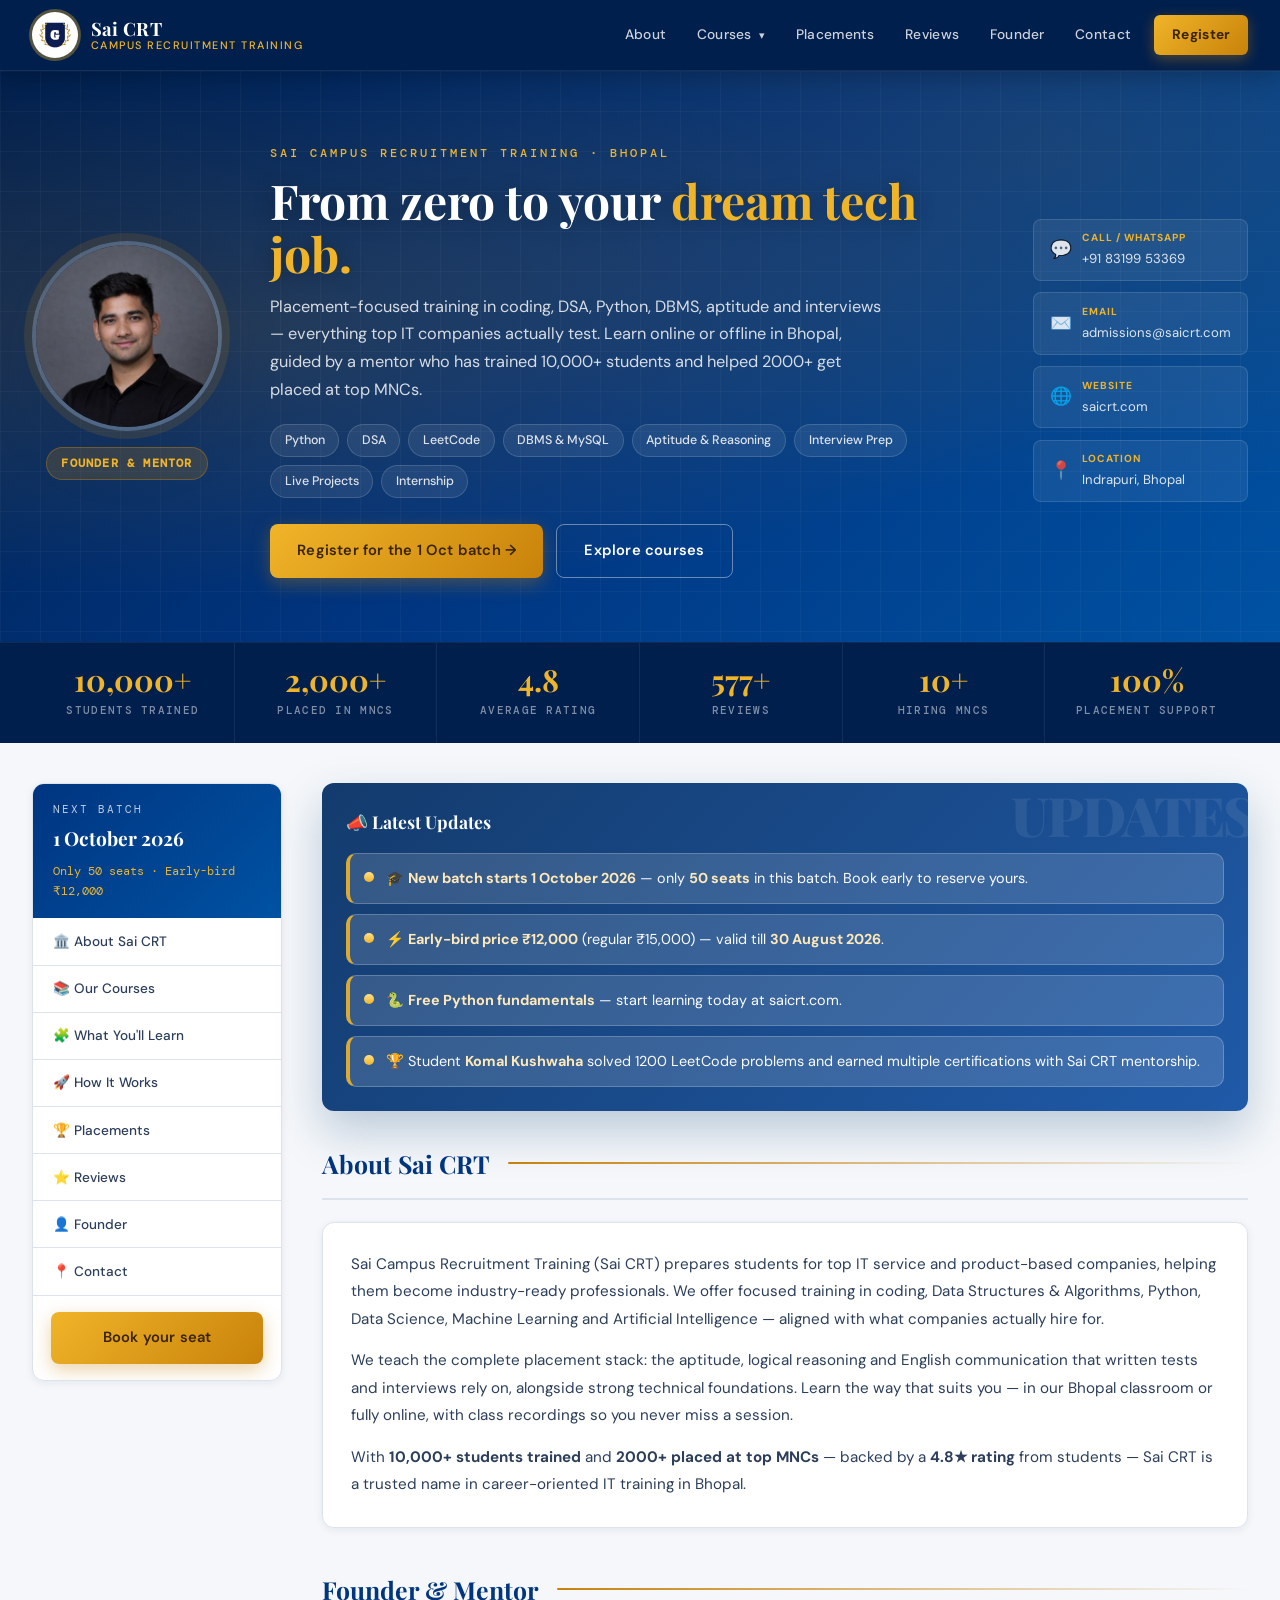
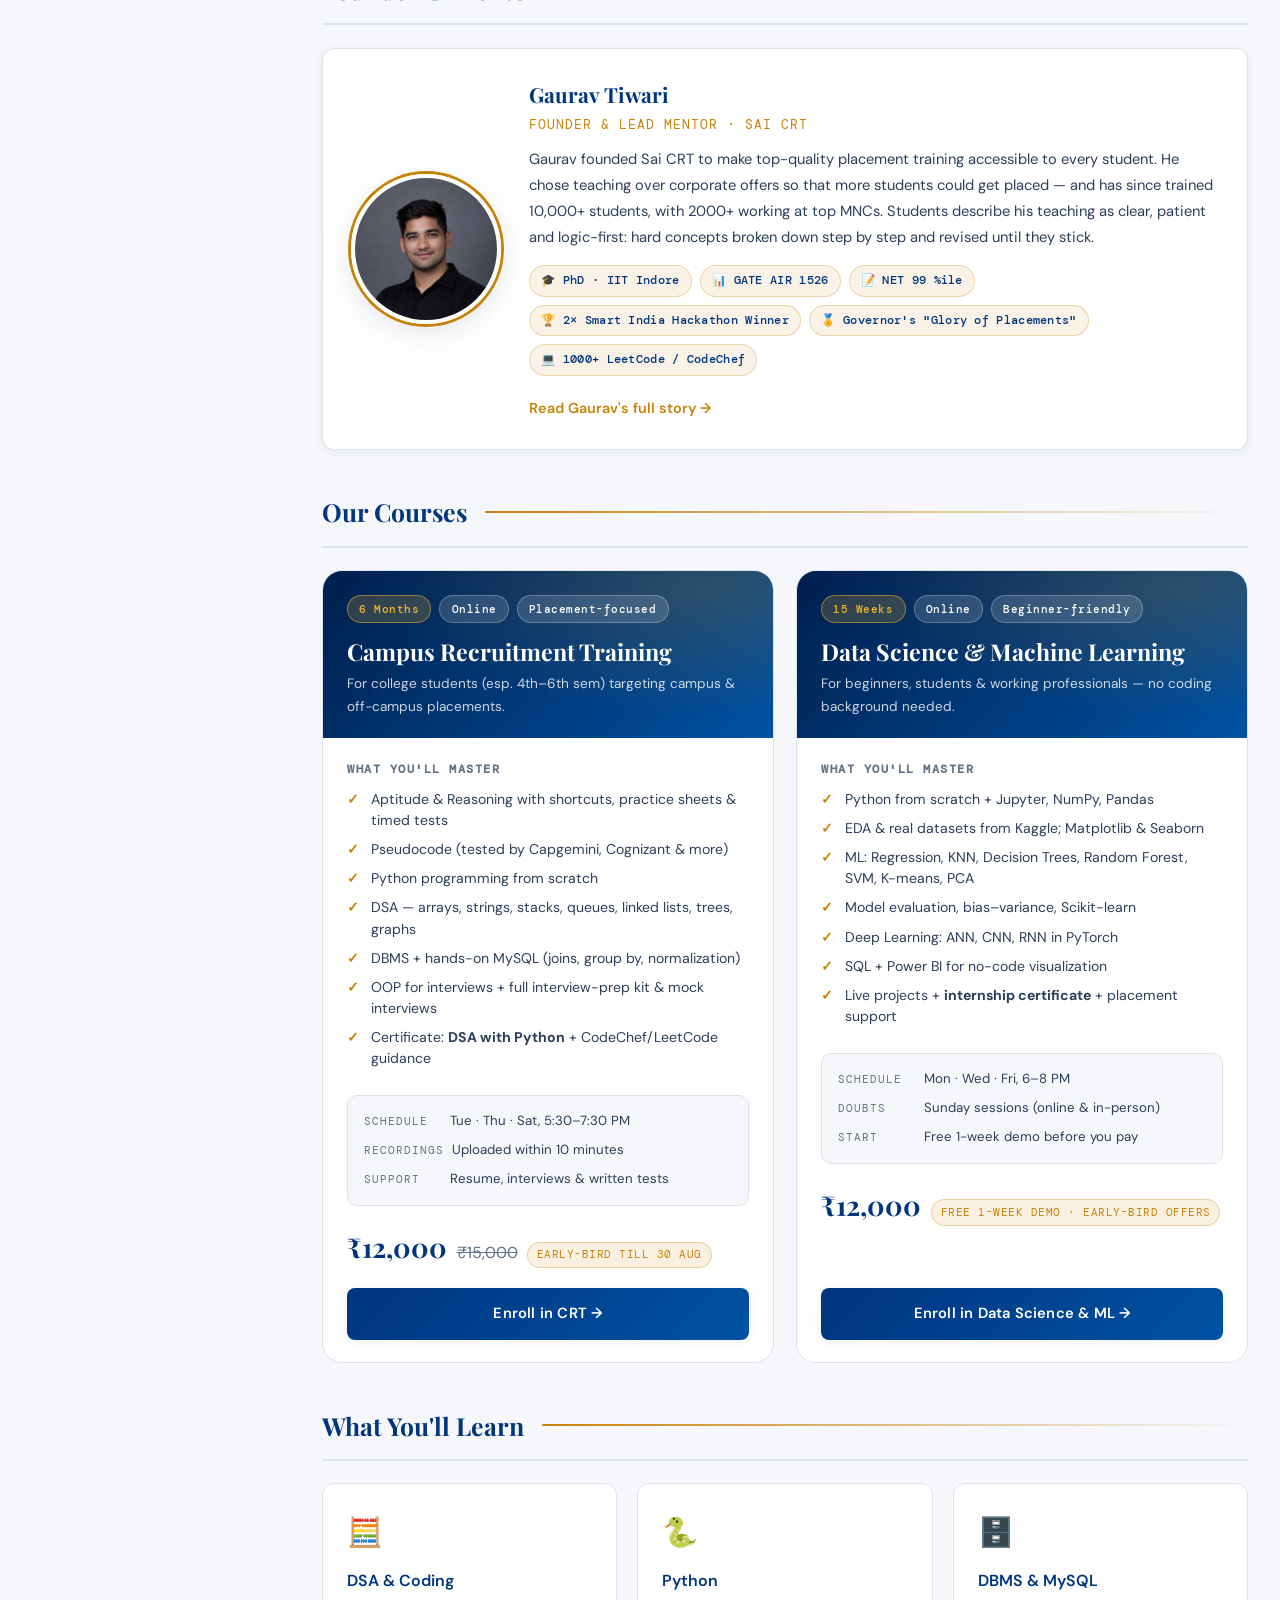
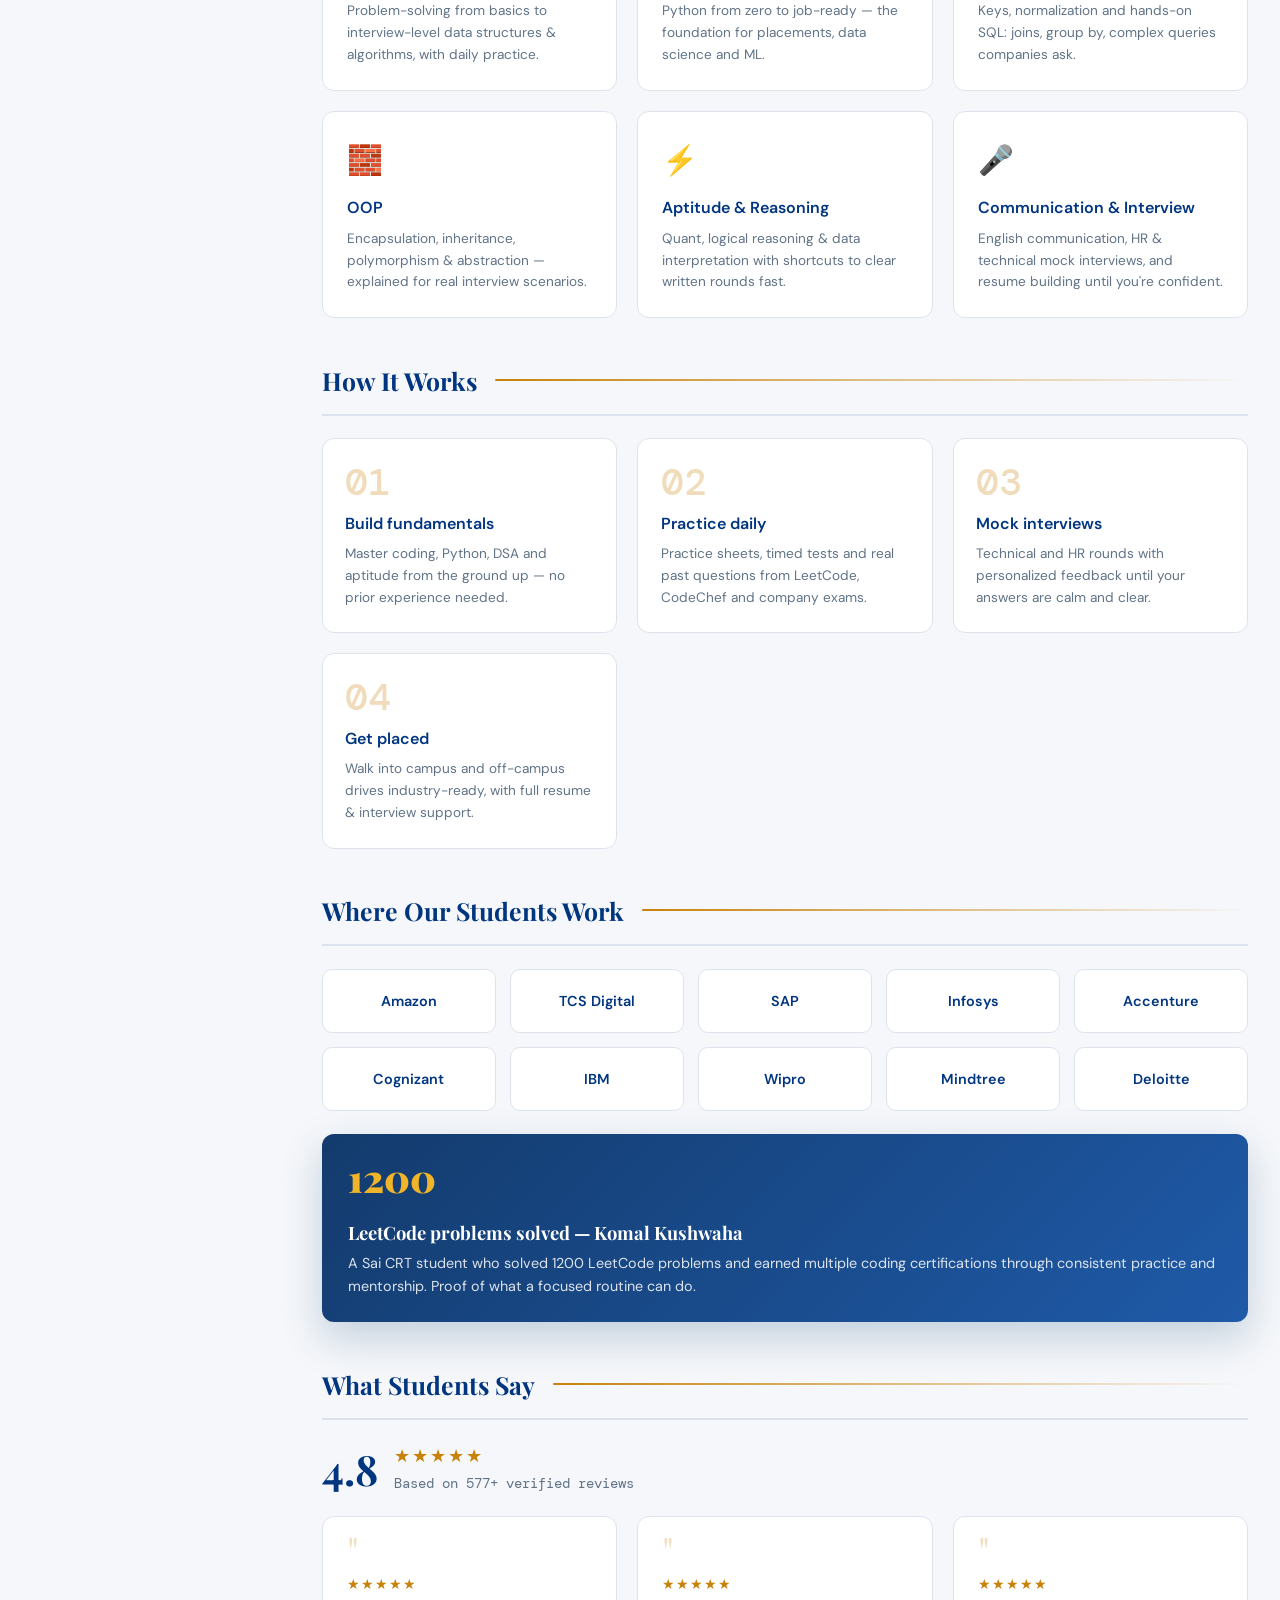
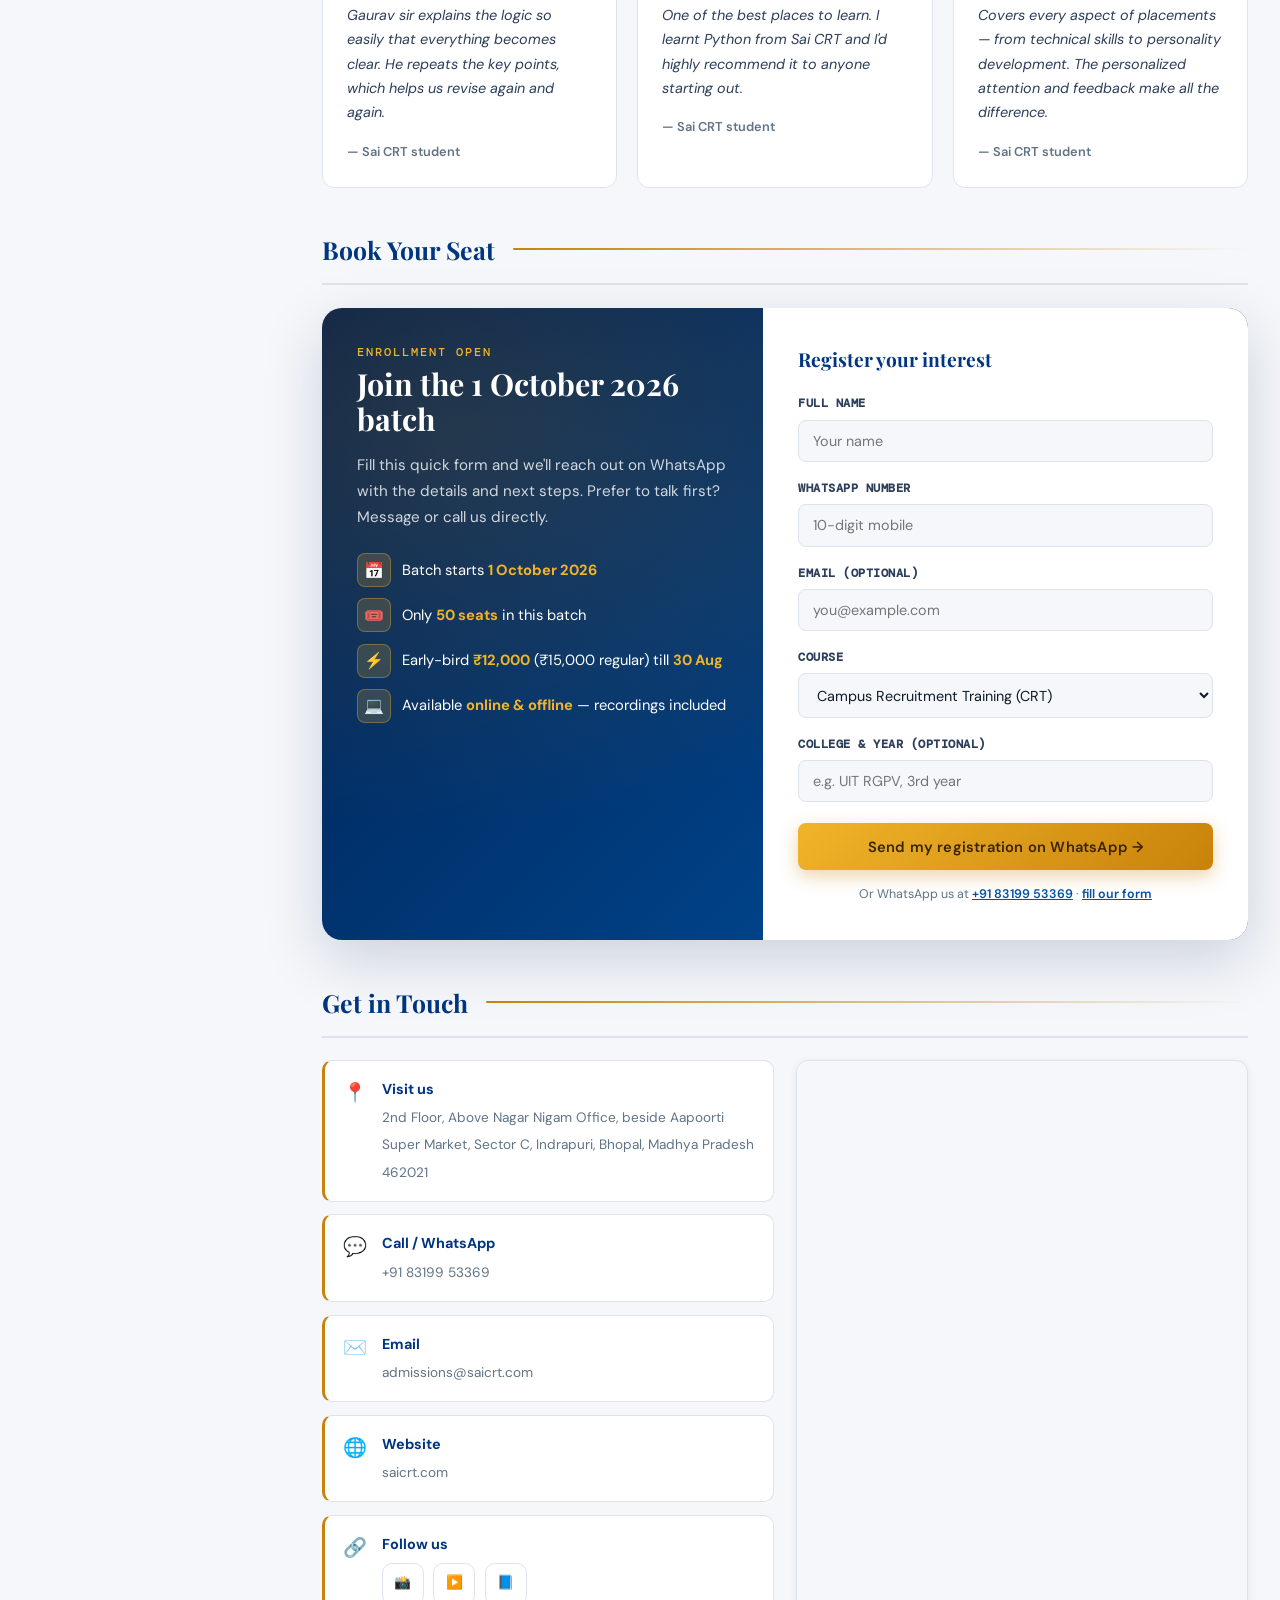
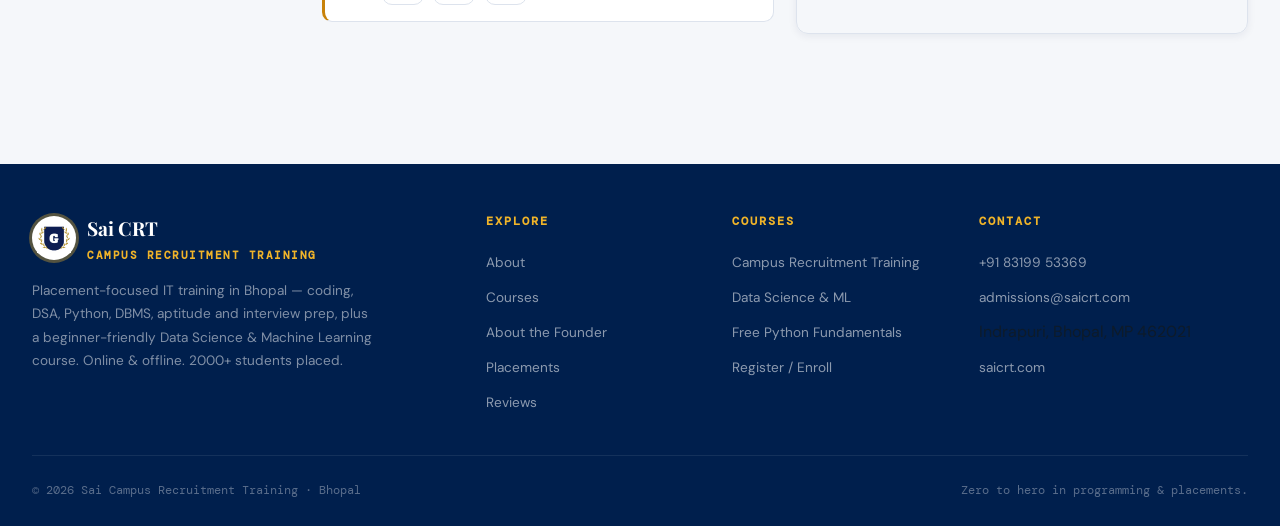
==== index.html @ c1619d97 "commit 1" ====
<!DOCTYPE html>
<html lang="en">
<head>
  <meta charset="UTF-8">
  <meta name="viewport" content="width=device-width, initial-scale=1.0">
  <script>document.documentElement.classList.add('js');</script>
  <meta name="description" content="Sai Campus Recruitment Training (Sai CRT), Bhopal — campus placement training in Coding, DSA, Python, DBMS, Aptitude & Interview prep, plus a Data Science & Machine Learning course. 2000+ students placed. Online & offline. Mentor: Gaurav Tiwari.">
  <meta name="keywords" content="Sai CRT, Campus Recruitment Training, Bhopal, DSA, Python, Data Science, Machine Learning, placement training, Gaurav Tiwari, aptitude, interview preparation">
  <meta property="og:title" content="Sai Campus Recruitment Training | Bhopal">
  <meta property="og:description" content="From zero to your dream tech job. Campus placement training + Data Science & ML course. 2000+ placed. Online & offline, from Bhopal.">
  <meta property="og:type" content="website">
  <title>Sai Campus Recruitment Training | Bhopal</title>
  <link rel="icon" href="logo.png" type="image/png">
  <link rel="preconnect" href="https://fonts.googleapis.com">
  <link rel="preconnect" href="https://fonts.gstatic.com" crossorigin>
  <link href="https://fonts.googleapis.com/css2?family=Playfair+Display:wght@400;600;700;900&family=DM+Sans:wght@300;400;500;600;700&family=DM+Mono:wght@400;500&display=swap" rel="stylesheet">
<link rel="stylesheet" href="style.css">
</head>
<body>

<!-- ======================= HEADER ======================= -->
<header>
  <div class="header-inner">
    <a href="#top" class="logo-wrap" aria-label="Sai CRT home">
      <span class="logo-badge"><img src="logo.png" alt="Sai CRT logo"></span>
      <span class="logo-text">
        <strong>Sai CRT</strong>
        <span>Campus Recruitment Training</span>
      </span>
    </a>
    <button class="nav-toggle" aria-label="Toggle navigation" aria-expanded="false">☰</button>
    <nav class="main-nav" aria-label="Primary">
      <ul>
        <li><a href="#about">About</a></li>
        <li class="nav-dropdown">
          <a href="#courses">Courses</a>
          <ul class="dropdown-menu">
            <li><a href="#courses">Campus Recruitment Training</a></li>
            <li><a href="#courses">Data Science &amp; ML</a></li>
          </ul>
        </li>
        <li><a href="#placements">Placements</a></li>
        <li><a href="#reviews">Reviews</a></li>
        <li><a href="about.html">Founder</a></li>
        <li><a href="#contact">Contact</a></li>
        <li><a href="#register" class="nav-cta">Register</a></li>
      </ul>
    </nav>
  </div>
</header>

<!-- ======================= HERO ======================= -->
<section class="hero" id="top">
  <div class="hero-grid"></div>
  <div class="hero-inner">

    <div class="hero-photo-wrap">
      <div class="hero-photo"><img src="gaurav.jpg" alt="Gaurav Tiwari, Founder &amp; Mentor, Sai CRT"></div>
      <span class="hero-badge">Founder &amp; Mentor</span>
    </div>

    <div class="hero-info">
      <div class="hero-label">Sai Campus Recruitment Training · Bhopal</div>
      <h1 class="hero-name">From zero to your <span class="accent">dream tech job.</span></h1>
      <p class="hero-sub">Placement-focused training in coding, DSA, Python, DBMS, aptitude and interviews — everything top IT companies actually test. Learn online or offline in Bhopal, guided by a mentor who has trained 10,000+ students and helped 2000+ get placed at top MNCs.</p>
      <div class="hero-tags">
        <span class="hero-tag">Python</span>
        <span class="hero-tag">DSA</span>
        <span class="hero-tag">LeetCode</span>
        <span class="hero-tag">DBMS &amp; MySQL</span>
        <span class="hero-tag">Aptitude &amp; Reasoning</span>
        <span class="hero-tag">Interview Prep</span>
        <span class="hero-tag">Live Projects</span>
        <span class="hero-tag">Internship</span>
      </div>
      <div class="hero-actions">
        <a href="#register" class="btn btn-gold">Register for the 1 Oct batch →</a>
        <a href="#courses" class="btn btn-ghost">Explore courses</a>
      </div>
    </div>

    <div class="hero-contact">
      <a href="https://wa.me/918319953369" class="contact-chip" target="_blank" rel="noopener">
        <span class="icon">💬</span><div><strong>Call / WhatsApp</strong>+91 83199 53369</div>
      </a>
      <a href="mailto:admissions@saicrt.com" class="contact-chip">
        <span class="icon">✉️</span><div><strong>Email</strong>admissions@saicrt.com</div>
      </a>
      <a href="https://saicrt.com" class="contact-chip" target="_blank" rel="noopener">
        <span class="icon">🌐</span><div><strong>Website</strong>saicrt.com</div>
      </a>
      <a href="#contact" class="contact-chip">
        <span class="icon">📍</span><div><strong>Location</strong>Indrapuri, Bhopal</div>
      </a>
    </div>

  </div>
</section>

<!-- ======================= STATS BAR ======================= -->
<div class="stats-bar">
  <div class="stats-inner">
    <div class="stat-item"><span class="stat-num" data-count="10000" data-suffix="+">10,000+</span><span class="stat-label">Students Trained</span></div>
    <div class="stat-item"><span class="stat-num" data-count="2000" data-suffix="+">2000+</span><span class="stat-label">Placed in MNCs</span></div>
    <div class="stat-item"><span class="stat-num" data-count="4.8" data-decimals="1">4.8</span><span class="stat-label">Average Rating</span></div>
    <div class="stat-item"><span class="stat-num" data-count="577" data-suffix="+">577+</span><span class="stat-label">Reviews</span></div>
    <div class="stat-item"><span class="stat-num" data-count="10" data-suffix="+">10+</span><span class="stat-label">Hiring MNCs</span></div>
    <div class="stat-item"><span class="stat-num">100%</span><span class="stat-label">Placement Support</span></div>
  </div>
</div>

<!-- ======================= PAGE BODY ======================= -->
<div class="page-layout">

  <!-- SIDEBAR -->
  <aside class="sidebar">
    <div class="sidebar-header">
      <!-- BATCH INFO: edit here -->
      <p>Next Batch</p>
      <strong>1 October 2026</strong>
      <small>Only 50 seats · Early-bird ₹12,000</small>
    </div>
    <nav class="sidebar-nav" aria-label="Section navigation">
      <a href="#about">🏛️ About Sai CRT</a>
      <a href="#courses">📚 Our Courses</a>
      <a href="#learn">🧩 What You'll Learn</a>
      <a href="#how">🚀 How It Works</a>
      <a href="#placements">🏆 Placements</a>
      <a href="#reviews">⭐ Reviews</a>
      <a href="#founder">👤 Founder</a>
      <a href="#contact">📍 Contact</a>
    </nav>
    <div class="sidebar-cta">
      <a href="#register" class="btn btn-gold">Book your seat</a>
    </div>
  </aside>

  <!-- MAIN -->
  <main>

    <!-- NEWS / UPDATES -->
    <div class="news-box reveal">
      <h3>📣 Latest Updates</h3>
      <!-- BATCH INFO: edit here -->
      <div class="news-item"><span class="news-dot"></span><div>🎓 <b>New batch starts 1 October 2026</b> — only <b>50 seats</b> in this batch. Book early to reserve yours.</div></div>
      <div class="news-item"><span class="news-dot"></span><div>⚡ <b>Early-bird price ₹12,000</b> (regular ₹15,000) — valid till <b>30 August 2026</b>.</div></div>
      <div class="news-item"><span class="news-dot"></span><div>🐍 <b>Free Python fundamentals</b> — start learning today at saicrt.com.</div></div>
      <div class="news-item"><span class="news-dot"></span><div>🏆 Student <b>Komal Kushwaha</b> solved 1200 LeetCode problems and earned multiple certifications with Sai CRT mentorship.</div></div>
    </div>

    <!-- ABOUT -->
    <section class="block" id="about">
      <h2 class="section-title">About Sai CRT</h2>
      <div class="card reveal">
        <p>Sai Campus Recruitment Training (Sai CRT) prepares students for top IT service and product-based companies, helping them become industry-ready professionals. We offer focused training in coding, Data Structures &amp; Algorithms, Python, Data Science, Machine Learning and Artificial Intelligence — aligned with what companies actually hire for.</p>
        <p>We teach the complete placement stack: the aptitude, logical reasoning and English communication that written tests and interviews rely on, alongside strong technical foundations. Learn the way that suits you — in our Bhopal classroom or fully online, with class recordings so you never miss a session.</p>
        <p>With <b>10,000+ students trained</b> and <b>2000+ placed at top MNCs</b> — backed by a <b>4.8★ rating</b> from students — Sai CRT is a trusted name in career-oriented IT training in Bhopal.</p>
      </div>
    </section>

    <!-- FOUNDER -->
    <section class="block" id="founder">
      <h2 class="section-title">Founder &amp; Mentor</h2>
      <div class="card reveal">
        <div class="mentor">
          <img class="mentor-photo" src="gaurav.jpg" alt="Gaurav Tiwari">
          <div>
            <h4>Gaurav Tiwari</h4>
            <div class="role">Founder &amp; Lead Mentor · Sai CRT</div>
            <p>Gaurav founded Sai CRT to make top-quality placement training accessible to every student. He chose teaching over corporate offers so that more students could get placed — and has since trained 10,000+ students, with 2000+ working at top MNCs. Students describe his teaching as clear, patient and logic-first: hard concepts broken down step by step and revised until they stick.</p>
            <div class="cred-chips">
              <span class="cred-chip">🎓 PhD · IIT Indore</span>
              <span class="cred-chip">📊 GATE AIR 1526</span>
              <span class="cred-chip">📝 NET 99 %ile</span>
              <span class="cred-chip">🏆 2× Smart India Hackathon Winner</span>
              <span class="cred-chip">🏅 Governor's "Glory of Placements"</span>
              <span class="cred-chip">💻 1000+ LeetCode / CodeChef</span>
            </div>
            <a href="about.html" class="text-link">Read Gaurav's full story →</a>
          </div>
        </div>
      </div>
    </section>

    <!-- COURSES -->
    <section class="block" id="courses">
      <h2 class="section-title">Our Courses</h2>
      <div class="grid-2">

        <!-- CRT -->
        <article class="course-card reveal">
          <div class="course-top">
            <div class="course-badges">
              <span class="cbadge gold">6 Months</span>
              <span class="cbadge">Online</span>
              <span class="cbadge">Placement-focused</span>
            </div>
            <h3>Campus Recruitment Training</h3>
            <div class="for">For college students (esp. 4th–6th sem) targeting campus &amp; off-campus placements.</div>
          </div>
          <div class="course-body">
            <h5>What you'll master</h5>
            <ul class="course-list">
              <li>Aptitude &amp; Reasoning with shortcuts, practice sheets &amp; timed tests</li>
              <li>Pseudocode (tested by Capgemini, Cognizant &amp; more)</li>
              <li>Python programming from scratch</li>
              <li>DSA — arrays, strings, stacks, queues, linked lists, trees, graphs</li>
              <li>DBMS + hands-on MySQL (joins, group by, normalization)</li>
              <li>OOP for interviews + full interview-prep kit &amp; mock interviews</li>
              <li>Certificate: <b>DSA with Python</b> + CodeChef/LeetCode guidance</li>
            </ul>
            <div class="course-meta">
              <div><span>Schedule</span> Tue · Thu · Sat, 5:30–7:30 PM</div>
              <div><span>Recordings</span> Uploaded within 10 minutes</div>
              <div><span>Support</span> Resume, interviews &amp; written tests</div>
            </div>
            <div class="course-fee">
              <!-- BATCH INFO: edit here -->
              <span class="now">₹12,000</span>
              <span class="was">₹15,000</span>
              <span class="tag">Early-bird till 30 Aug</span>
            </div>
            <a href="#register" class="btn btn-navy" data-course="Campus Recruitment Training (CRT)">Enroll in CRT →</a>
          </div>
        </article>

        <!-- DS & ML -->
        <article class="course-card reveal">
          <div class="course-top">
            <div class="course-badges">
              <span class="cbadge gold">15 Weeks</span>
              <span class="cbadge">Online</span>
              <span class="cbadge">Beginner-friendly</span>
            </div>
            <h3>Data Science &amp; Machine Learning</h3>
            <div class="for">For beginners, students &amp; working professionals — no coding background needed.</div>
          </div>
          <div class="course-body">
            <h5>What you'll master</h5>
            <ul class="course-list">
              <li>Python from scratch + Jupyter, NumPy, Pandas</li>
              <li>EDA &amp; real datasets from Kaggle; Matplotlib &amp; Seaborn</li>
              <li>ML: Regression, KNN, Decision Trees, Random Forest, SVM, K-means, PCA</li>
              <li>Model evaluation, bias–variance, Scikit-learn</li>
              <li>Deep Learning: ANN, CNN, RNN in PyTorch</li>
              <li>SQL + Power BI for no-code visualization</li>
              <li>Live projects + <b>internship certificate</b> + placement support</li>
            </ul>
            <div class="course-meta">
              <div><span>Schedule</span> Mon · Wed · Fri, 6–8 PM</div>
              <div><span>Doubts</span> Sunday sessions (online &amp; in-person)</div>
              <div><span>Start</span> Free 1-week demo before you pay</div>
            </div>
            <div class="course-fee">
              <!-- BATCH INFO: edit here -->
              <span class="now">₹12,000</span>
              <span class="tag">Free 1-week demo · early-bird offers</span>
            </div>
            <a href="#register" class="btn btn-navy" data-course="Data Science &amp; Machine Learning">Enroll in Data Science &amp; ML →</a>
          </div>
        </article>

      </div>
    </section>

    <!-- LEARN -->
    <section class="block" id="learn">
      <h2 class="section-title">What You'll Learn</h2>
      <div class="grid-3">
        <div class="interest-card reveal"><div class="interest-icon">🧮</div><h4>DSA &amp; Coding</h4><p>Problem-solving from basics to interview-level data structures &amp; algorithms, with daily practice.</p></div>
        <div class="interest-card reveal"><div class="interest-icon">🐍</div><h4>Python</h4><p>Python from zero to job-ready — the foundation for placements, data science and ML.</p></div>
        <div class="interest-card reveal"><div class="interest-icon">🗄️</div><h4>DBMS &amp; MySQL</h4><p>Keys, normalization and hands-on SQL: joins, group by, complex queries companies ask.</p></div>
        <div class="interest-card reveal"><div class="interest-icon">🧱</div><h4>OOP</h4><p>Encapsulation, inheritance, polymorphism &amp; abstraction — explained for real interview scenarios.</p></div>
        <div class="interest-card reveal"><div class="interest-icon">⚡</div><h4>Aptitude &amp; Reasoning</h4><p>Quant, logical reasoning &amp; data interpretation with shortcuts to clear written rounds fast.</p></div>
        <div class="interest-card reveal"><div class="interest-icon">🎤</div><h4>Communication &amp; Interview</h4><p>English communication, HR &amp; technical mock interviews, and resume building until you're confident.</p></div>
      </div>
    </section>

    <!-- HOW IT WORKS -->
    <section class="block" id="how">
      <h2 class="section-title">How It Works</h2>
      <div class="grid-auto">
        <div class="step-card reveal"><div class="step-num">01</div><h4>Build fundamentals</h4><p>Master coding, Python, DSA and aptitude from the ground up — no prior experience needed.</p></div>
        <div class="step-card reveal"><div class="step-num">02</div><h4>Practice daily</h4><p>Practice sheets, timed tests and real past questions from LeetCode, CodeChef and company exams.</p></div>
        <div class="step-card reveal"><div class="step-num">03</div><h4>Mock interviews</h4><p>Technical and HR rounds with personalized feedback until your answers are calm and clear.</p></div>
        <div class="step-card reveal"><div class="step-num">04</div><h4>Get placed</h4><p>Walk into campus and off-campus drives industry-ready, with full resume &amp; interview support.</p></div>
      </div>
    </section>

    <!-- PLACEMENTS -->
    <section class="block" id="placements">
      <h2 class="section-title">Where Our Students Work</h2>
      <div class="company-wall reveal">
        <div class="company-tile">Amazon</div>
        <div class="company-tile">TCS Digital</div>
        <div class="company-tile">SAP</div>
        <div class="company-tile">Infosys</div>
        <div class="company-tile">Accenture</div>
        <div class="company-tile">Cognizant</div>
        <div class="company-tile">IBM</div>
        <div class="company-tile">Wipro</div>
        <div class="company-tile">Mindtree</div>
        <div class="company-tile">Deloitte</div>
      </div>
      <div class="highlight-card reveal">
        <div class="highlight-badge">1200</div>
        <div>
          <h4>LeetCode problems solved — Komal Kushwaha</h4>
          <p>A Sai CRT student who solved 1200 LeetCode problems and earned multiple coding certifications through consistent practice and mentorship. Proof of what a focused routine can do.</p>
        </div>
      </div>
    </section>

    <!-- REVIEWS -->
    <section class="block" id="reviews">
      <h2 class="section-title">What Students Say</h2>
      <div class="review-head reveal">
        <div class="review-score">4.8</div>
        <div>
          <div class="review-stars">★★★★★</div>
          <div class="review-meta">Based on 577+ verified reviews</div>
        </div>
      </div>
      <div class="grid-3">
        <div class="testimonial reveal"><span class="quote">"</span><div class="stars">★★★★★</div><p>Gaurav sir explains the logic so easily that everything becomes clear. He repeats the key points, which helps us revise again and again.</p><div class="who">— Sai CRT student</div></div>
        <div class="testimonial reveal"><span class="quote">"</span><div class="stars">★★★★★</div><p>One of the best places to learn. I learnt Python from Sai CRT and I'd highly recommend it to anyone starting out.</p><div class="who">— Sai CRT student</div></div>
        <div class="testimonial reveal"><span class="quote">"</span><div class="stars">★★★★★</div><p>Covers every aspect of placements — from technical skills to personality development. The personalized attention and feedback make all the difference.</p><div class="who">— Sai CRT student</div></div>
      </div>
    </section>

    <!-- REGISTER -->
    <section class="block" id="register">
      <h2 class="section-title">Book Your Seat</h2>
      <div class="register-wrap reveal">
        <div class="register-info">
          <div class="eyebrow">Enrollment open</div>
          <h3>Join the 1 October 2026 batch</h3>
          <p class="sub">Fill this quick form and we'll reach out on WhatsApp with the details and next steps. Prefer to talk first? Message or call us directly.</p>
          <!-- BATCH INFO: edit here -->
          <div class="reg-fact"><span class="ico">📅</span><div>Batch starts <b>1 October 2026</b></div></div>
          <div class="reg-fact"><span class="ico">🎟️</span><div>Only <b>50 seats</b> in this batch</div></div>
          <div class="reg-fact"><span class="ico">⚡</span><div>Early-bird <b>₹12,000</b> (₹15,000 regular) till <b>30 Aug</b></div></div>
          <div class="reg-fact"><span class="ico">💻</span><div>Available <b>online &amp; offline</b> — recordings included</div></div>
        </div>
        <div class="register-form">
          <h4>Register your interest</h4>
          <form id="regForm" novalidate>
            <div class="field"><label for="rf-name">Full name</label><input id="rf-name" name="name" type="text" placeholder="Your name" required></div>
            <div class="field"><label for="rf-phone">WhatsApp number</label><input id="rf-phone" name="phone" type="tel" placeholder="10-digit mobile" required></div>
            <div class="field"><label for="rf-email">Email (optional)</label><input id="rf-email" name="email" type="email" placeholder="you@example.com"></div>
            <div class="field"><label for="rf-course">Course</label>
              <select id="rf-course" name="course">
                <option>Campus Recruitment Training (CRT)</option>
                <option>Data Science &amp; Machine Learning</option>
                <option>Not sure yet — help me choose</option>
              </select>
            </div>
            <div class="field"><label for="rf-college">College &amp; year (optional)</label><input id="rf-college" name="college" type="text" placeholder="e.g. UIT RGPV, 3rd year"></div>
            <button type="submit" class="btn btn-gold">Send my registration on WhatsApp →</button>
          </form>
          <p class="form-note">Or WhatsApp us at <a href="https://wa.me/918319953369" target="_blank" rel="noopener">+91 83199 53369</a> · <a id="gformLink" href="https://wa.me/918319953369" target="_blank" rel="noopener">fill our form</a></p>
        </div>
      </div>
    </section>

    <!-- CONTACT -->
    <section class="block" id="contact">
      <h2 class="section-title">Get in Touch</h2>
      <div class="contact-grid reveal">
        <div class="contact-list">
          <div class="contact-row"><span class="ico">📍</span><div><strong>Visit us</strong><span>2nd Floor, Above Nagar Nigam Office, beside Aapoorti Super Market, Sector&nbsp;C, Indrapuri, Bhopal, Madhya Pradesh 462021</span></div></div>
          <div class="contact-row"><span class="ico">💬</span><div><strong>Call / WhatsApp</strong><a href="https://wa.me/918319953369" target="_blank" rel="noopener">+91 83199 53369</a></div></div>
          <div class="contact-row"><span class="ico">✉️</span><div><strong>Email</strong><a href="mailto:admissions@saicrt.com">admissions@saicrt.com</a></div></div>
          <div class="contact-row"><span class="ico">🌐</span><div><strong>Website</strong><a href="https://saicrt.com" target="_blank" rel="noopener">saicrt.com</a></div></div>
          <div class="contact-row"><span class="ico">🔗</span><div><strong>Follow us</strong>
            <div class="socials">
              <a class="social-btn" href="https://www.instagram.com/saicampustraining/" target="_blank" rel="noopener" aria-label="Instagram" title="Instagram">📸</a>
              <a class="social-btn" href="https://www.youtube.com/@SaiCampusRecruitmentTraining" target="_blank" rel="noopener" aria-label="YouTube" title="YouTube">▶️</a>
              <a class="social-btn" href="https://www.facebook.com/saicrt/" target="_blank" rel="noopener" aria-label="Facebook" title="Facebook">📘</a>
            </div>
          </div></div>
        </div>
        <div class="map-wrap">
          <iframe title="Sai CRT location — Indrapuri, Bhopal" loading="lazy" referrerpolicy="no-referrer-when-downgrade" src="https://www.google.com/maps?q=Sai%20Campus%20Recruitment%20Training%20Indrapuri%20Bhopal&output=embed"></iframe>
        </div>
      </div>
    </section>

  </main>
</div>

<!-- ======================= FOOTER ======================= -->
<footer>
  <div class="footer-inner">
    <div class="footer-brand">
      <div class="fb-top">
        <span class="logo-badge"><img src="logo.png" alt="Sai CRT logo"></span>
        <strong>Sai CRT<small>Campus Recruitment Training</small></strong>
      </div>
      <p>Placement-focused IT training in Bhopal — coding, DSA, Python, DBMS, aptitude and interview prep, plus a beginner-friendly Data Science &amp; Machine Learning course. Online &amp; offline. 2000+ students placed.</p>
    </div>
    <div class="footer-col">
      <h4>Explore</h4>
      <ul>
        <li><a href="#about">About</a></li>
        <li><a href="#courses">Courses</a></li>
        <li><a href="about.html">About the Founder</a></li>
        <li><a href="#placements">Placements</a></li>
        <li><a href="#reviews">Reviews</a></li>
      </ul>
    </div>
    <div class="footer-col">
      <h4>Courses</h4>
      <ul>
        <li><a href="#courses">Campus Recruitment Training</a></li>
        <li><a href="#courses">Data Science &amp; ML</a></li>
        <li><a href="https://saicrt.com" target="_blank" rel="noopener">Free Python Fundamentals</a></li>
        <li><a href="#register">Register / Enroll</a></li>
      </ul>
    </div>
    <div class="footer-col">
      <h4>Contact</h4>
      <ul>
        <li><a href="https://wa.me/918319953369" target="_blank" rel="noopener">+91 83199 53369</a></li>
        <li><a href="mailto:admissions@saicrt.com">admissions@saicrt.com</a></li>
        <li>Indrapuri, Bhopal, MP 462021</li>
        <li><a href="https://saicrt.com" target="_blank" rel="noopener">saicrt.com</a></li>
      </ul>
    </div>
  </div>
  <div class="footer-bottom">
    <span>© <span id="year"></span> Sai Campus Recruitment Training · Bhopal</span>
    <span>Zero to hero in programming &amp; placements.</span>
  </div>
</footer>

<script src="script.js"></script>
</body>
</html>
---- style.css ----
/* =============================================
   ROOT — Navy + White + Gold (matched to lab theme)
   ============================================= */
:root{
  --navy-deep:#001f4d; --navy-dark:#003580; --navy-mid:#0052a3; --navy-soft:#1a6bbf;
  --gold:#c8820a; --gold-light:#f0b429;
  --cream:#f5f7fa; --white:#ffffff;
  --text-dark:#0d1b2a; --text-mid:#2c3e5a; --text-soft:#607387;
  --border:#dde3ed;
  --shadow-sm:0 2px 8px rgba(0,31,77,.07);
  --shadow-md:0 8px 30px rgba(0,31,77,.12);
  --shadow-lg:0 20px 60px rgba(0,31,77,.17);
  --transition:all .35s cubic-bezier(.4,0,.2,1);
  --radius:12px; --radius-lg:20px;
}
*,*::before,*::after{margin:0;padding:0;box-sizing:border-box}
html{scroll-behavior:smooth;font-size:16px;scroll-padding-top:84px}
body{font-family:'DM Sans',sans-serif;background:var(--cream);color:var(--text-dark);overflow-x:hidden;line-height:1.7}
img{max-width:100%;display:block}
a{text-decoration:none;color:inherit}
ul{list-style:none}
::-webkit-scrollbar{width:6px}
::-webkit-scrollbar-track{background:var(--cream)}
::-webkit-scrollbar-thumb{background:var(--navy-soft);border-radius:3px}
:focus-visible{outline:3px solid var(--gold-light);outline-offset:2px;border-radius:4px}

/* =============================================  HEADER  ============================================= */
header{position:sticky;top:0;z-index:1000;background:var(--navy-deep);border-bottom:1px solid rgba(255,255,255,.08);box-shadow:0 4px 24px rgba(0,0,0,.25)}
.header-inner{max-width:1400px;margin:0 auto;padding:0 2rem;display:flex;align-items:center;justify-content:space-between;height:70px;gap:1.5rem}
.logo-wrap{display:flex;align-items:center;gap:.8rem;flex-shrink:0}
.logo-badge{width:46px;height:46px;border-radius:50%;background:var(--white);display:flex;align-items:center;justify-content:center;box-shadow:0 0 0 3px rgba(240,180,41,.35);flex-shrink:0}
.logo-badge img{width:34px;height:34px;object-fit:contain}
.logo-text{line-height:1.15}
.logo-text strong{display:block;color:var(--white);font-family:'Playfair Display',serif;font-size:1.15rem;letter-spacing:.3px}
.logo-text span{display:block;color:var(--gold-light);font-size:.68rem;letter-spacing:1.5px;text-transform:uppercase;font-weight:500}
.main-nav ul{display:flex;align-items:center;gap:.2rem}
.main-nav a{display:block;padding:.5rem .85rem;color:rgba(255,255,255,.8);font-size:.86rem;font-weight:500;border-radius:6px;transition:var(--transition);letter-spacing:.3px}
.main-nav a:hover,.main-nav a.active{background:rgba(255,255,255,.1);color:var(--gold-light)}
.nav-cta{margin-left:.4rem;background:linear-gradient(135deg,var(--gold-light),var(--gold))!important;color:#3a2400!important;font-weight:700!important;padding:.55rem 1.1rem!important;box-shadow:0 4px 14px rgba(200,130,10,.4)}
.nav-cta:hover{transform:translateY(-2px);filter:brightness(1.05)}
.nav-toggle{display:none;background:none;border:none;color:var(--white);font-size:1.5rem;cursor:pointer;padding:.5rem}
.nav-dropdown{position:relative}
.nav-dropdown>a::after{content:' ▾';font-size:.7rem;margin-left:.25rem}
.dropdown-menu{position:absolute;top:100%;left:0;background:linear-gradient(135deg,var(--navy-deep),var(--navy-dark));border:1px solid rgba(255,255,255,.1);border-radius:8px;min-width:210px;margin:.5rem 0 0;padding:.5rem 0;opacity:0;visibility:hidden;transform:translateY(-5px);transition:all .3s ease;z-index:1000;box-shadow:0 8px 24px rgba(0,0,0,.3)}
.nav-dropdown:hover .dropdown-menu,.nav-dropdown:focus-within .dropdown-menu{opacity:1;visibility:visible;transform:translateY(0)}
.dropdown-menu a{display:block;padding:.6rem 1.2rem;color:rgba(255,255,255,.85);font-size:.82rem;font-weight:500;border-radius:0}
.dropdown-menu a:hover{background:rgba(255,255,255,.1);color:var(--gold-light);padding-left:1.4rem}

/* =============================================  BUTTONS  ============================================= */
.btn{display:inline-flex;align-items:center;justify-content:center;gap:.5rem;padding:.85rem 1.7rem;border-radius:8px;font-family:'DM Sans',sans-serif;font-size:.92rem;font-weight:600;cursor:pointer;border:none;transition:var(--transition);letter-spacing:.2px;white-space:nowrap}
.btn-gold{background:linear-gradient(135deg,var(--gold-light),var(--gold));color:#3a2400;box-shadow:0 6px 18px rgba(200,130,10,.35)}
.btn-gold:hover{transform:translateY(-2px);box-shadow:0 10px 26px rgba(200,130,10,.45);filter:brightness(1.04)}
.btn-navy{background:linear-gradient(135deg,var(--navy-dark),var(--navy-mid));color:#fff;box-shadow:var(--shadow-sm)}
.btn-navy:hover{transform:translateY(-2px);box-shadow:var(--shadow-md)}
.btn-ghost{background:transparent;color:#fff;border:1px solid rgba(255,255,255,.4)}
.btn-ghost:hover{background:rgba(255,255,255,.12);border-color:var(--gold-light);color:var(--gold-light)}
.btn-ghost-navy{background:transparent;color:var(--navy-dark);border:1px solid var(--border)}
.btn-ghost-navy:hover{background:var(--navy-dark);color:#fff;border-color:var(--navy-dark)}

/* =============================================  HERO  ============================================= */
.hero{background:linear-gradient(135deg,var(--navy-deep) 0%,var(--navy-dark) 50%,var(--navy-mid) 100%);padding:4.5rem 2rem 4rem;position:relative;overflow:hidden}
.hero::before{content:'';position:absolute;inset:0;pointer-events:none;background:radial-gradient(ellipse at 18% 45%,rgba(200,130,10,.18) 0%,transparent 60%),radial-gradient(ellipse at 82% 15%,rgba(200,130,10,.12) 0%,transparent 50%)}
.hero-grid{position:absolute;inset:0;pointer-events:none;background-image:linear-gradient(rgba(255,255,255,.03) 1px,transparent 1px),linear-gradient(90deg,rgba(255,255,255,.03) 1px,transparent 1px);background-size:40px 40px}
.hero-inner{position:relative;z-index:2;max-width:1400px;margin:0 auto;display:grid;grid-template-columns:auto 1fr auto;align-items:center;gap:3rem}
.hero-photo-wrap{display:flex;flex-direction:column;align-items:center;gap:1rem}
.hero-photo{width:190px;height:190px;border-radius:50%;border:4px solid rgba(255,255,255,.25);overflow:hidden;box-shadow:0 0 0 8px rgba(200,130,10,.15),var(--shadow-lg);animation:float 5s ease-in-out infinite}
.hero-photo img{width:100%;height:100%;object-fit:cover}
@keyframes float{0%,100%{transform:translateY(0)}50%{transform:translateY(-10px)}}
.hero-badge{background:rgba(200,130,10,.2);border:1px solid rgba(200,130,10,.4);color:var(--gold-light);font-size:.72rem;font-weight:600;letter-spacing:1.2px;text-transform:uppercase;padding:.35rem .9rem;border-radius:20px;font-family:'DM Mono',monospace;white-space:nowrap}
.hero-info{flex:1}
.hero-label{font-size:.74rem;letter-spacing:3px;text-transform:uppercase;color:var(--gold-light);font-family:'DM Mono',monospace;margin-bottom:.7rem;font-weight:500}
.hero-name{font-family:'Playfair Display',serif;font-size:3rem;color:var(--white);line-height:1.1;font-weight:700;margin-bottom:.8rem;text-shadow:0 2px 20px rgba(0,0,0,.3)}
.hero-name .accent{color:var(--gold-light)}
.hero-sub{font-size:1.02rem;color:rgba(255,255,255,.82);margin-bottom:1.3rem;max-width:620px;line-height:1.7}
.hero-tags{display:flex;flex-wrap:wrap;gap:.5rem;margin-bottom:1.6rem}
.hero-tag{background:rgba(255,255,255,.08);border:1px solid rgba(255,255,255,.15);color:rgba(255,255,255,.85);padding:.3rem .85rem;border-radius:20px;font-size:.78rem;font-weight:500;transition:var(--transition)}
.hero-tag:hover{background:rgba(200,130,10,.2);border-color:var(--gold);color:var(--gold-light)}
.hero-actions{display:flex;flex-wrap:wrap;gap:.8rem}
.hero-contact{display:flex;flex-direction:column;gap:.7rem;min-width:210px}
.contact-chip{display:flex;align-items:center;gap:.65rem;background:rgba(255,255,255,.07);border:1px solid rgba(255,255,255,.12);border-radius:8px;padding:.6rem 1rem;color:rgba(255,255,255,.85);font-size:.82rem;transition:var(--transition)}
.contact-chip:hover{background:rgba(200,130,10,.15);border-color:rgba(200,130,10,.4)}
.contact-chip .icon{font-size:1.1rem}
.contact-chip strong{display:block;font-size:.64rem;letter-spacing:1px;text-transform:uppercase;color:var(--gold-light);margin-bottom:.1rem}

/* =============================================  STATS BAR  ============================================= */
.stats-bar{background:var(--navy-deep);border-top:1px solid rgba(255,255,255,.06)}
.stats-inner{max-width:1400px;margin:0 auto;padding:0 2rem;display:grid;grid-template-columns:repeat(6,1fr)}
.stat-item{padding:1.4rem 1rem;text-align:center;border-right:1px solid rgba(255,255,255,.07);transition:var(--transition)}
.stat-item:last-child{border-right:none}
.stat-item:hover{background:rgba(255,255,255,.04)}
.stat-num{font-family:'Playfair Display',serif;font-size:1.9rem;font-weight:700;color:var(--gold-light);line-height:1;display:block}
.stat-label{font-size:.7rem;color:rgba(255,255,255,.5);text-transform:uppercase;letter-spacing:1.3px;font-weight:500;margin-top:.35rem;display:block;font-family:'DM Mono',monospace}

/* =============================================  PAGE LAYOUT  ============================================= */
.page-layout{max-width:1400px;margin:0 auto;padding:2.5rem 2rem;display:grid;grid-template-columns:250px 1fr;gap:2.5rem;align-items:start}

/* =============================================  SIDEBAR  ============================================= */
.sidebar{position:sticky;top:90px;background:var(--white);border-radius:var(--radius);box-shadow:var(--shadow-sm);overflow:hidden;border:1px solid var(--border)}
.sidebar-header{padding:1.1rem 1.25rem;background:linear-gradient(135deg,var(--navy-dark),var(--navy-mid));color:var(--white)}
.sidebar-header p{font-size:.66rem;letter-spacing:2px;text-transform:uppercase;opacity:.75;font-family:'DM Mono',monospace;margin-bottom:.2rem}
.sidebar-header strong{font-family:'Playfair Display',serif;font-size:1.2rem;display:block}
.sidebar-header small{display:block;color:var(--gold-light);font-size:.74rem;margin-top:.35rem;font-family:'DM Mono',monospace}
.sidebar-nav a{display:flex;align-items:center;gap:.5rem;padding:.72rem 1.25rem;color:var(--text-mid);font-size:.85rem;font-weight:500;border-bottom:1px solid var(--border);transition:var(--transition);position:relative}
.sidebar-nav a::before{content:'';position:absolute;left:0;top:0;bottom:0;width:3px;background:var(--gold);transform:scaleY(0);transition:var(--transition)}
.sidebar-nav a:hover,.sidebar-nav a.active{background:rgba(200,130,10,.07);color:var(--navy-dark);padding-left:1.6rem}
.sidebar-nav a:hover::before,.sidebar-nav a.active::before{transform:scaleY(1)}
.sidebar-cta{padding:1rem 1.15rem}
.sidebar-cta .btn{width:100%}

/* =============================================  MAIN / SECTION TITLES  ============================================= */
.block{margin-bottom:2.6rem;scroll-margin-top:84px}
.section-title{font-family:'Playfair Display',serif;font-size:1.55rem;font-weight:700;color:var(--navy-dark);margin-bottom:1.4rem;padding-bottom:.75rem;border-bottom:2px solid var(--border);display:flex;align-items:center;gap:.6rem}
.section-title::after{content:'';display:inline-block;flex:1;height:2px;background:linear-gradient(90deg,var(--gold),transparent);margin-left:.5rem;border-radius:2px;position:relative;top:-1px}
.eyebrow{font-family:'DM Mono',monospace;font-size:.72rem;letter-spacing:2px;text-transform:uppercase;color:var(--gold);font-weight:500;margin-bottom:.3rem}

/* =============================================  NEWS BOX  ============================================= */
.news-box{background:linear-gradient(135deg,#133b6d,#1f5aa8);border-radius:var(--radius);padding:1.5rem;margin-bottom:2rem;box-shadow:0 20px 45px rgba(17,67,120,.25);position:relative;overflow:hidden}
.news-box::before{content:'UPDATES';position:absolute;right:-6px;top:-14px;font-size:3.4rem;font-weight:900;font-family:'Playfair Display',serif;color:rgba(255,255,255,.08);letter-spacing:-2px}
.news-box h3{font-family:'Playfair Display',serif;color:#f8fbff;font-size:1.1rem;margin-bottom:1rem;display:flex;align-items:center;gap:.5rem}
.news-item{display:flex;align-items:flex-start;gap:.75rem;padding:.85rem;border-radius:10px;background:rgba(255,255,255,.14);border:1px solid rgba(255,255,255,.22);color:rgba(255,255,255,.98);font-size:.9rem;line-height:1.55;margin-bottom:.6rem;transition:var(--transition);border-left:4px solid rgba(240,180,41,.9)}
.news-item:last-child{margin-bottom:0}
.news-item:hover{background:rgba(255,255,255,.24);transform:translateX(6px)}
.news-item b{color:#ffe9b8}
.news-dot{width:10px;height:10px;border-radius:50%;background:linear-gradient(180deg,#ffe08a,#f0b429);flex-shrink:0;margin-top:5px;animation:blink 1.8s ease-in-out infinite}
@keyframes blink{0%,100%{opacity:1}50%{opacity:.35}}

/* =============================================  CARD  ============================================= */
.card{background:var(--white);border-radius:var(--radius);padding:1.75rem;box-shadow:var(--shadow-sm);border:1px solid var(--border);transition:var(--transition)}
.card p{color:var(--text-mid);line-height:1.8;font-size:.95rem;margin-bottom:.9rem}
.card p:last-child{margin-bottom:0}

/* =============================================  GRIDS  ============================================= */
.grid-2{display:grid;grid-template-columns:repeat(2,1fr);gap:1.4rem}
.grid-3{display:grid;grid-template-columns:repeat(3,1fr);gap:1.25rem}
.grid-auto{display:grid;grid-template-columns:repeat(auto-fit,minmax(250px,1fr));gap:1.25rem}

/* =============================================  MENTOR  ============================================= */
.mentor{display:grid;grid-template-columns:auto 1fr;gap:1.75rem;align-items:center}
.mentor-photo{width:150px;height:150px;border-radius:50%;object-fit:cover;border:4px solid var(--white);box-shadow:0 0 0 3px var(--gold),var(--shadow-md);flex-shrink:0}
.mentor h4{font-family:'Playfair Display',serif;color:var(--navy-dark);font-size:1.3rem;margin-bottom:.15rem}
.mentor .role{color:var(--gold);font-family:'DM Mono',monospace;font-size:.8rem;letter-spacing:1px;text-transform:uppercase;margin-bottom:.7rem}
.mentor p{color:var(--text-mid);font-size:.92rem;line-height:1.75}

/* =============================================  COURSE CARDS (centerpiece)  ============================================= */
.course-card{background:var(--white);border:1px solid var(--border);border-radius:var(--radius-lg);overflow:hidden;transition:var(--transition);display:flex;flex-direction:column;position:relative}
.course-card:hover{box-shadow:var(--shadow-lg);transform:translateY(-5px)}
.course-top{padding:1.5rem 1.5rem 1.2rem;background:linear-gradient(135deg,var(--navy-deep),var(--navy-mid));color:#fff;position:relative;overflow:hidden}
.course-top::after{content:'';position:absolute;inset:0;background:radial-gradient(ellipse at 85% 10%,rgba(200,130,10,.22),transparent 60%);pointer-events:none}
.course-badges{display:flex;gap:.5rem;flex-wrap:wrap;margin-bottom:.9rem;position:relative;z-index:1}
.cbadge{font-family:'DM Mono',monospace;font-size:.68rem;font-weight:500;letter-spacing:.5px;padding:.25rem .7rem;border-radius:20px;background:rgba(255,255,255,.14);border:1px solid rgba(255,255,255,.25);color:#fff}
.cbadge.gold{background:rgba(240,180,41,.2);border-color:rgba(240,180,41,.5);color:var(--gold-light)}
.course-top h3{font-family:'Playfair Display',serif;font-size:1.45rem;line-height:1.2;position:relative;z-index:1}
.course-top .for{font-size:.85rem;color:rgba(255,255,255,.8);margin-top:.4rem;position:relative;z-index:1}
.course-body{padding:1.4rem 1.5rem;flex:1;display:flex;flex-direction:column}
.course-body h5{font-family:'DM Mono',monospace;font-size:.72rem;letter-spacing:1.5px;text-transform:uppercase;color:var(--text-soft);margin:0 0 .6rem}
.course-list{margin-bottom:1.1rem}
.course-list li{position:relative;padding-left:1.5rem;margin-bottom:.5rem;font-size:.88rem;color:var(--text-mid);line-height:1.5}
.course-list li::before{content:'✓';position:absolute;left:0;top:0;color:var(--gold);font-weight:700}
.course-meta{display:flex;flex-direction:column;gap:.4rem;padding:.9rem 1rem;background:var(--cream);border-radius:10px;margin-bottom:1.1rem;border:1px solid var(--border)}
.course-meta div{display:flex;align-items:baseline;gap:.5rem;font-size:.83rem;color:var(--text-mid)}
.course-meta div span{font-family:'DM Mono',monospace;font-size:.68rem;letter-spacing:1px;text-transform:uppercase;color:var(--text-soft);min-width:78px}
.course-fee{display:flex;align-items:baseline;gap:.6rem;margin-bottom:1.1rem;flex-wrap:wrap}
.course-fee .now{font-family:'Playfair Display',serif;font-size:1.7rem;font-weight:700;color:var(--navy-dark)}
.course-fee .was{font-size:1rem;color:var(--text-soft);text-decoration:line-through}
.course-fee .tag{font-family:'DM Mono',monospace;font-size:.66rem;letter-spacing:.5px;text-transform:uppercase;background:rgba(200,130,10,.12);color:var(--gold);border:1px solid rgba(200,130,10,.3);padding:.2rem .55rem;border-radius:20px}
.course-body .btn{width:100%;margin-top:auto}

/* =============================================  INTEREST / LEARN CARDS  ============================================= */
.interest-card{background:var(--white);border:1px solid var(--border);border-radius:var(--radius);padding:1.5rem;transition:var(--transition);position:relative;overflow:hidden}
.interest-card::before{content:'';position:absolute;top:0;left:0;right:0;height:3px;background:linear-gradient(90deg,var(--navy-dark),var(--gold));transform:scaleX(0);transform-origin:left;transition:var(--transition)}
.interest-card:hover::before{transform:scaleX(1)}
.interest-card:hover{box-shadow:var(--shadow-md);transform:translateY(-4px)}
.interest-icon{font-size:1.8rem;margin-bottom:.6rem}
.interest-card h4{color:var(--navy-dark);font-size:1rem;font-weight:600;margin-bottom:.4rem}
.interest-card p{color:var(--text-soft);font-size:.85rem;line-height:1.6}

/* =============================================  STEPS (How it works)  ============================================= */
.step-card{background:var(--white);border:1px solid var(--border);border-radius:var(--radius);padding:1.5rem 1.4rem;transition:var(--transition);position:relative;overflow:hidden}
.step-card:hover{box-shadow:var(--shadow-md);transform:translateY(-4px)}
.step-num{font-family:'DM Mono',monospace;font-size:2.4rem;font-weight:500;color:rgba(200,130,10,.28);line-height:1;margin-bottom:.5rem}
.step-card h4{color:var(--navy-dark);font-size:1rem;font-weight:600;margin-bottom:.4rem}
.step-card p{color:var(--text-soft);font-size:.85rem;line-height:1.6}

/* =============================================  PLACEMENTS  ============================================= */
.company-wall{display:grid;grid-template-columns:repeat(5,1fr);gap:.9rem}
.company-tile{background:var(--white);border:1px solid var(--border);border-radius:10px;padding:1rem .6rem;text-align:center;font-weight:600;color:var(--navy-dark);font-size:.9rem;transition:var(--transition);display:flex;align-items:center;justify-content:center;min-height:64px}
.company-tile:hover{border-color:var(--gold);box-shadow:var(--shadow-sm);transform:translateY(-3px);color:var(--navy-mid)}
.highlight-card{margin-top:1.4rem;background:linear-gradient(135deg,#133b6d,#1f5aa8);border-radius:var(--radius);padding:1.5rem 1.6rem;color:#fff;display:flex;align-items:center;gap:1.3rem;box-shadow:0 16px 40px rgba(17,67,120,.22);flex-wrap:wrap}
.highlight-badge{font-family:'Playfair Display',serif;font-size:2.4rem;font-weight:900;color:var(--gold-light);line-height:1;white-space:nowrap}
.highlight-card h4{font-family:'Playfair Display',serif;font-size:1.15rem;margin-bottom:.25rem}
.highlight-card p{color:rgba(255,255,255,.85);font-size:.9rem;line-height:1.6;flex:1;min-width:220px}

/* =============================================  TESTIMONIALS  ============================================= */
.review-head{display:flex;align-items:center;gap:1rem;margin-bottom:1.3rem;flex-wrap:wrap}
.review-score{font-family:'Playfair Display',serif;font-size:2.6rem;font-weight:700;color:var(--navy-dark);line-height:1}
.review-stars{color:var(--gold);font-size:1.1rem;letter-spacing:2px}
.review-meta{font-size:.85rem;color:var(--text-soft);font-family:'DM Mono',monospace}
.testimonial{background:var(--white);border:1px solid var(--border);border-radius:var(--radius);padding:1.5rem;transition:var(--transition);position:relative}
.testimonial:hover{box-shadow:var(--shadow-md);transform:translateY(-4px)}
.testimonial .quote{font-size:2.5rem;font-family:'Playfair Display',serif;color:rgba(200,130,10,.25);line-height:.5;height:.6em;display:block;margin-bottom:.5rem}
.testimonial p{color:var(--text-mid);font-size:.9rem;line-height:1.7;font-style:italic;margin-bottom:1rem}
.testimonial .stars{color:var(--gold);font-size:.85rem;letter-spacing:1px;margin-bottom:.4rem}
.testimonial .who{font-size:.8rem;color:var(--text-soft);font-weight:600}

/* =============================================  REGISTER FORM  ============================================= */
.register-wrap{background:linear-gradient(135deg,var(--navy-deep),var(--navy-mid));border-radius:var(--radius-lg);overflow:hidden;box-shadow:var(--shadow-lg);display:grid;grid-template-columns:1fr 1.1fr;position:relative}
.register-wrap::before{content:'';position:absolute;inset:0;background:radial-gradient(ellipse at 15% 20%,rgba(200,130,10,.18),transparent 55%);pointer-events:none}
.register-info{padding:2.2rem;color:#fff;position:relative;z-index:1}
.register-info .eyebrow{color:var(--gold-light)}
.register-info h3{font-family:'Playfair Display',serif;font-size:1.9rem;line-height:1.15;margin-bottom:1rem}
.register-info .sub{color:rgba(255,255,255,.8);font-size:.95rem;margin-bottom:1.4rem;line-height:1.7}
.reg-fact{display:flex;align-items:center;gap:.7rem;margin-bottom:.7rem;font-size:.92rem;color:#fff}
.reg-fact .ico{width:34px;height:34px;border-radius:8px;background:rgba(240,180,41,.18);border:1px solid rgba(240,180,41,.35);display:flex;align-items:center;justify-content:center;font-size:1rem;flex-shrink:0}
.reg-fact b{color:var(--gold-light)}
.register-form{background:var(--white);padding:2.2rem;position:relative;z-index:1}
.register-form h4{font-family:'Playfair Display',serif;color:var(--navy-dark);font-size:1.2rem;margin-bottom:1.1rem}
.field{margin-bottom:1rem}
.field label{display:block;font-size:.76rem;font-weight:600;color:var(--text-mid);margin-bottom:.35rem;font-family:'DM Mono',monospace;letter-spacing:.5px;text-transform:uppercase}
.field input,.field select,.field textarea{width:100%;padding:.7rem .85rem;border:1px solid var(--border);border-radius:8px;font-family:'DM Sans',sans-serif;font-size:.9rem;color:var(--text-dark);background:var(--cream);transition:var(--transition)}
.field input:focus,.field select:focus,.field textarea:focus{outline:none;border-color:var(--gold);background:#fff;box-shadow:0 0 0 3px rgba(240,180,41,.15)}
.field textarea{resize:vertical;min-height:70px}
.register-form .btn{width:100%;margin-top:.3rem}
.form-note{font-size:.78rem;color:var(--text-soft);text-align:center;margin-top:.9rem;line-height:1.6}
.form-note a{color:var(--navy-mid);font-weight:600;text-decoration:underline}

/* =============================================  CONTACT  ============================================= */
.contact-grid{display:grid;grid-template-columns:1fr 1fr;gap:1.4rem;align-items:stretch}
.contact-list .contact-row{display:flex;align-items:flex-start;gap:.9rem;padding:1rem 1.15rem;background:var(--white);border:1px solid var(--border);border-left:3px solid var(--gold);border-radius:10px;margin-bottom:.8rem;transition:var(--transition)}
.contact-list .contact-row:hover{transform:translateX(4px);box-shadow:var(--shadow-sm)}
.contact-row .ico{font-size:1.2rem;flex-shrink:0;margin-top:2px}
.contact-row strong{display:block;color:var(--navy-dark);font-size:.9rem;margin-bottom:.1rem}
.contact-row span,.contact-row a{color:var(--text-soft);font-size:.85rem;line-height:1.5}
.contact-row a:hover{color:var(--gold)}
.map-wrap{border-radius:var(--radius);overflow:hidden;border:1px solid var(--border);box-shadow:var(--shadow-sm);min-height:280px}
.map-wrap iframe{width:100%;height:100%;min-height:280px;border:0;display:block}
.socials{display:flex;gap:.6rem;margin-top:.4rem}
.social-btn{display:inline-flex;align-items:center;justify-content:center;width:42px;height:42px;border-radius:10px;background:var(--white);border:1px solid var(--border);font-size:1.1rem;transition:var(--transition)}
.social-btn:hover{background:var(--navy-dark);border-color:var(--navy-dark);transform:translateY(-3px)}

/* =============================================  FOOTER  ============================================= */
footer{background:var(--navy-deep);padding:3rem 2rem 1.5rem;margin-top:3rem}
.footer-inner{max-width:1400px;margin:0 auto;display:grid;grid-template-columns:2fr 1fr 1fr 1.3fr;gap:2.5rem;padding-bottom:2rem;border-bottom:1px solid rgba(255,255,255,.08)}
.footer-brand .fb-top{display:flex;align-items:center;gap:.7rem;margin-bottom:.9rem}
.footer-brand .logo-badge{width:44px;height:44px}
.footer-brand strong{font-family:'Playfair Display',serif;font-size:1.2rem;color:var(--white);display:block}
.footer-brand strong small{display:block;color:var(--gold-light);font-size:.66rem;letter-spacing:1.5px;text-transform:uppercase;font-family:'DM Mono',monospace;margin-top:.15rem}
.footer-brand p{color:rgba(255,255,255,.5);font-size:.85rem;line-height:1.7;max-width:340px}
.footer-col h4{color:var(--gold-light);font-size:.72rem;letter-spacing:2px;text-transform:uppercase;font-weight:600;margin-bottom:1rem;font-family:'DM Mono',monospace}
.footer-col li{margin-bottom:.5rem}
.footer-col a{color:rgba(255,255,255,.55);font-size:.85rem;transition:var(--transition)}
.footer-col a:hover{color:var(--gold-light);padding-left:4px}
.footer-bottom{max-width:1400px;margin:1.5rem auto 0;display:flex;justify-content:space-between;align-items:center;color:rgba(255,255,255,.35);font-size:.78rem;font-family:'DM Mono',monospace;gap:1rem;flex-wrap:wrap}

/* =============================================  REVEAL  ============================================= */
.reveal{transition:opacity .6s ease,transform .6s ease}
.js .reveal:not(.in){opacity:0;transform:translateY(20px)}

/* =============================================  RESPONSIVE  ============================================= */
@media (max-width:1100px){
  .stats-inner{grid-template-columns:repeat(3,1fr)}
  .stat-item:nth-child(3){border-right:none}
  .footer-inner{grid-template-columns:1fr 1fr;gap:2rem}
  .hero-inner{grid-template-columns:auto 1fr}
  .hero-contact{display:none}
}
@media (max-width:960px){
  .page-layout{grid-template-columns:1fr}
  .sidebar{position:static;display:none}
  .register-wrap{grid-template-columns:1fr}
  .company-wall{grid-template-columns:repeat(3,1fr)}
}
@media (max-width:820px){
  .hero-inner{grid-template-columns:1fr;text-align:center;justify-items:center}
  .hero-photo{width:150px;height:150px}
  .hero-name{font-size:2.2rem}
  .hero-sub{margin-left:auto;margin-right:auto}
  .hero-tags,.hero-actions{justify-content:center}
  .grid-2,.grid-3,.mentor,.contact-grid{grid-template-columns:1fr}
  .mentor{text-align:center;justify-items:center}
}
@media (max-width:768px){
  .main-nav{display:none;position:absolute;top:70px;left:0;right:0;background:var(--navy-deep);border-top:1px solid rgba(255,255,255,.1);box-shadow:0 12px 30px rgba(0,0,0,.35)}
  .main-nav.open{display:block}
  .main-nav ul{flex-direction:column;align-items:stretch;padding:.8rem}
  .main-nav a{padding:.75rem 1rem}
  .nav-cta{margin:.5rem 0 0}
  .nav-dropdown .dropdown-menu{position:static;opacity:1;visibility:visible;transform:none;background:rgba(255,255,255,.06);box-shadow:none;margin:.3rem 0 .3rem 1rem;border:none}
  .nav-toggle{display:block}
  .stats-inner{grid-template-columns:repeat(2,1fr)}
  .footer-inner{grid-template-columns:1fr}
  .footer-bottom{flex-direction:column;text-align:center}
  .header-inner{padding:0 1.25rem}
}
@media (max-width:480px){
  .hero{padding:3rem 1.25rem}
  .hero-name{font-size:1.85rem}
  .company-wall{grid-template-columns:repeat(2,1fr)}
  .page-layout{padding:1.5rem 1rem}
  .register-info,.register-form{padding:1.5rem}
  .stat-num{font-size:1.6rem}
}
@media (prefers-reduced-motion:reduce){
  *{animation:none!important;transition:none!important;scroll-behavior:auto!important}
  .reveal{opacity:1;transform:none}
}

/* =============================================
   FOUNDER SECTION (homepage) + shared extras
   ============================================= */
.cred-chips{display:flex;flex-wrap:wrap;gap:.5rem;margin:.9rem 0 1.1rem}
.cred-chip{display:inline-flex;align-items:center;gap:.35rem;font-family:'DM Mono',monospace;font-size:.72rem;letter-spacing:.3px;padding:.32rem .7rem;border-radius:20px;background:rgba(200,130,10,.1);color:var(--navy-dark);border:1px solid rgba(200,130,10,.28);font-weight:500}
.cred-chip b{color:var(--gold)}
.text-link{display:inline-flex;align-items:center;gap:.4rem;color:var(--gold);font-weight:600;font-size:.9rem;transition:var(--transition)}
.text-link:hover{gap:.6rem;color:var(--navy-dark)}
.text-link.on-navy{color:var(--gold-light)}
.text-link.on-navy:hover{color:#fff}

/* =============================================
   ABOUT PAGE
   ============================================= */
.about-hero{background:linear-gradient(135deg,var(--navy-deep) 0%,var(--navy-dark) 55%,var(--navy-mid) 100%);padding:3.5rem 2rem;position:relative;overflow:hidden}
.about-hero::before{content:'';position:absolute;inset:0;pointer-events:none;background:radial-gradient(ellipse at 15% 40%,rgba(200,130,10,.18),transparent 60%),radial-gradient(ellipse at 85% 10%,rgba(200,130,10,.12),transparent 50%)}
.about-hero-inner{position:relative;z-index:2;max-width:1000px;margin:0 auto;display:grid;grid-template-columns:auto 1fr;gap:2.5rem;align-items:center}
.about-photo{width:190px;height:190px;border-radius:50%;object-fit:cover;border:4px solid rgba(255,255,255,.25);box-shadow:0 0 0 8px rgba(200,130,10,.15),var(--shadow-lg);flex-shrink:0}
.about-hero h1{font-family:'Playfair Display',serif;font-size:2.8rem;color:#fff;line-height:1.1;margin-bottom:.3rem}
.about-hero .role{color:var(--gold-light);font-family:'DM Mono',monospace;font-size:.85rem;letter-spacing:1.5px;text-transform:uppercase;margin-bottom:1rem}
.about-hero .lead{color:rgba(255,255,255,.85);font-size:1rem;line-height:1.7;max-width:600px;margin-bottom:1.1rem}
.about-wrap{max-width:1000px;margin:0 auto;padding:2.5rem 2rem}

.about-card{background:var(--white);border:1px solid var(--border);border-radius:var(--radius);padding:1.75rem;box-shadow:var(--shadow-sm)}
.about-card p{color:var(--text-mid);line-height:1.85;font-size:.96rem;margin-bottom:1rem}
.about-card p:last-child{margin-bottom:0}

/* education / credential mini-cards */
.edu-grid{display:grid;grid-template-columns:repeat(3,1fr);gap:1.1rem}
.edu-card{background:var(--white);border:1px solid var(--border);border-radius:var(--radius);padding:1.4rem;text-align:center;transition:var(--transition);border-top:3px solid var(--gold)}
.edu-card:hover{box-shadow:var(--shadow-md);transform:translateY(-4px)}
.edu-card .ico{font-size:1.8rem;margin-bottom:.5rem}
.edu-card h4{font-family:'Playfair Display',serif;color:var(--navy-dark);font-size:1.05rem;margin-bottom:.2rem}
.edu-card p{color:var(--text-soft);font-size:.85rem;line-height:1.5}

/* award / achievement list */
.award-item{display:flex;align-items:flex-start;gap:1rem;padding:1.1rem 1.25rem;background:var(--white);border:1px solid var(--border);border-left:3px solid var(--gold);border-radius:10px;margin-bottom:.8rem;transition:var(--transition)}
.award-item:hover{transform:translateX(4px);box-shadow:var(--shadow-sm)}
.award-item .ico{font-size:1.4rem;flex-shrink:0;margin-top:2px}
.award-item strong{display:block;color:var(--navy-dark);font-size:.95rem;margin-bottom:.15rem}
.award-item span{color:var(--text-soft);font-size:.87rem;line-height:1.55}

/* hackathon cards */
.hack-card{background:linear-gradient(135deg,#133b6d,#1f5aa8);border-radius:var(--radius);padding:1.5rem 1.6rem;color:#fff;box-shadow:0 14px 40px rgba(17,67,120,.22);position:relative;overflow:hidden}
.hack-card::after{content:'🏆';position:absolute;right:1rem;top:.8rem;font-size:1.6rem;opacity:.5}
.hack-card .tag{font-family:'DM Mono',monospace;font-size:.68rem;letter-spacing:1px;text-transform:uppercase;color:var(--gold-light);margin-bottom:.4rem}
.hack-card h4{font-family:'Playfair Display',serif;font-size:1.15rem;margin-bottom:.4rem;line-height:1.25}
.hack-card p{color:rgba(255,255,255,.85);font-size:.88rem;line-height:1.6;margin-bottom:.7rem}
.hack-card .prize{display:inline-block;font-family:'DM Mono',monospace;font-size:.78rem;background:rgba(240,180,41,.2);border:1px solid rgba(240,180,41,.4);color:var(--gold-light);padding:.25rem .7rem;border-radius:20px}

@media (max-width:820px){
  .about-hero-inner{grid-template-columns:1fr;text-align:center;justify-items:center}
  .about-hero h1{font-size:2.1rem}
  .about-hero .lead{margin-left:auto;margin-right:auto}
  .edu-grid{grid-template-columns:1fr}
}
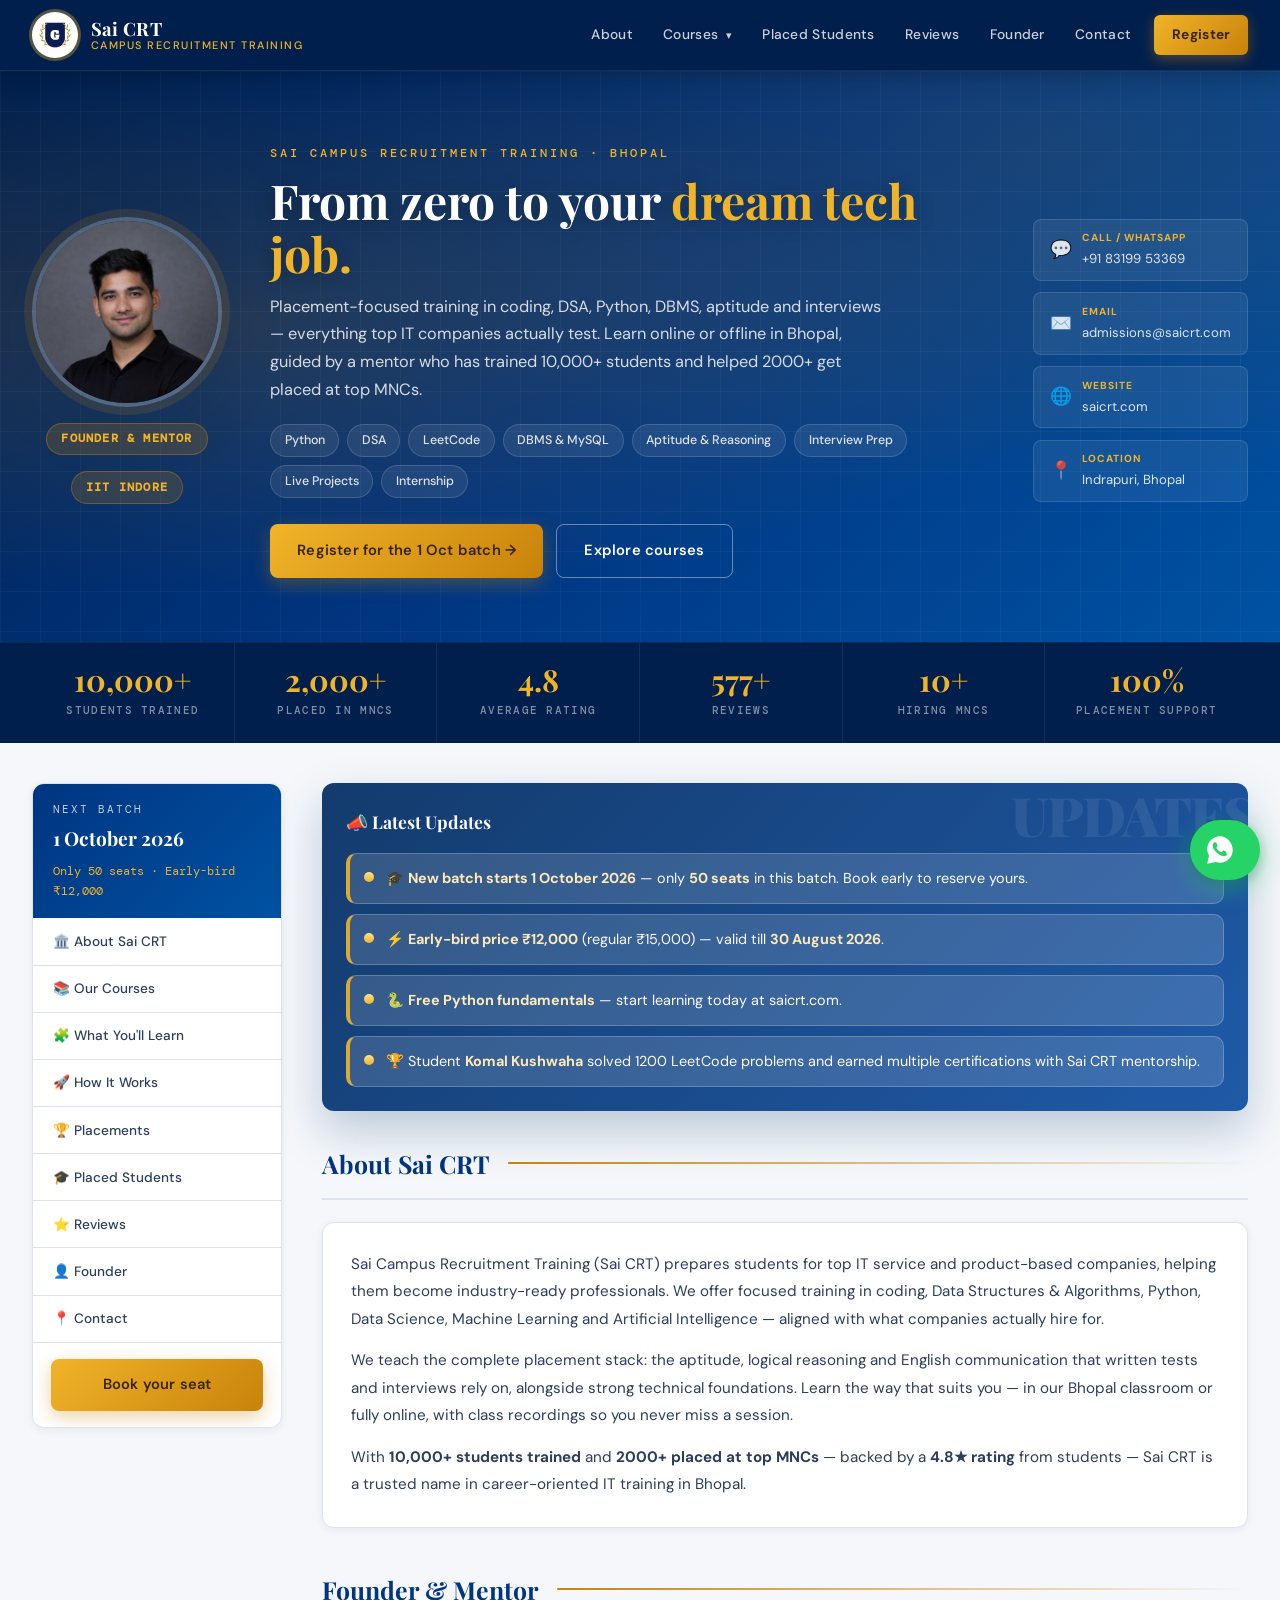
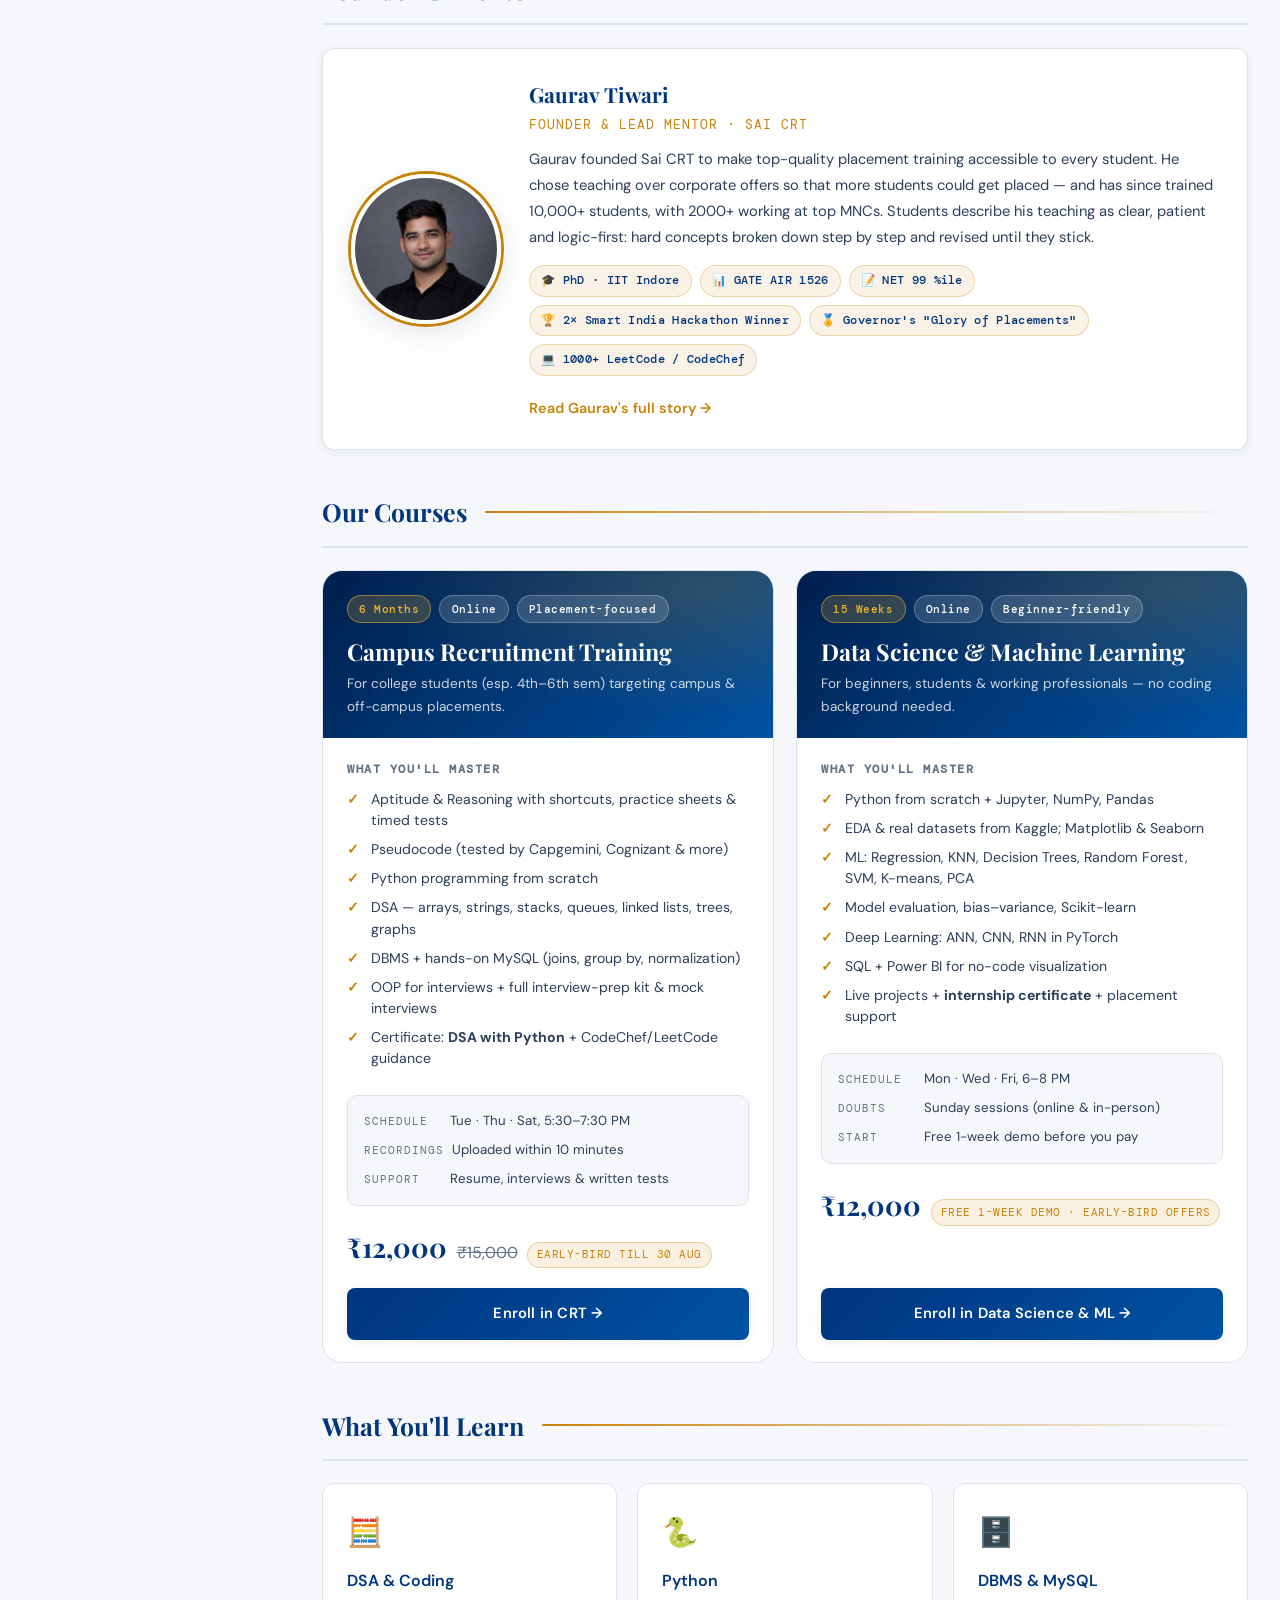
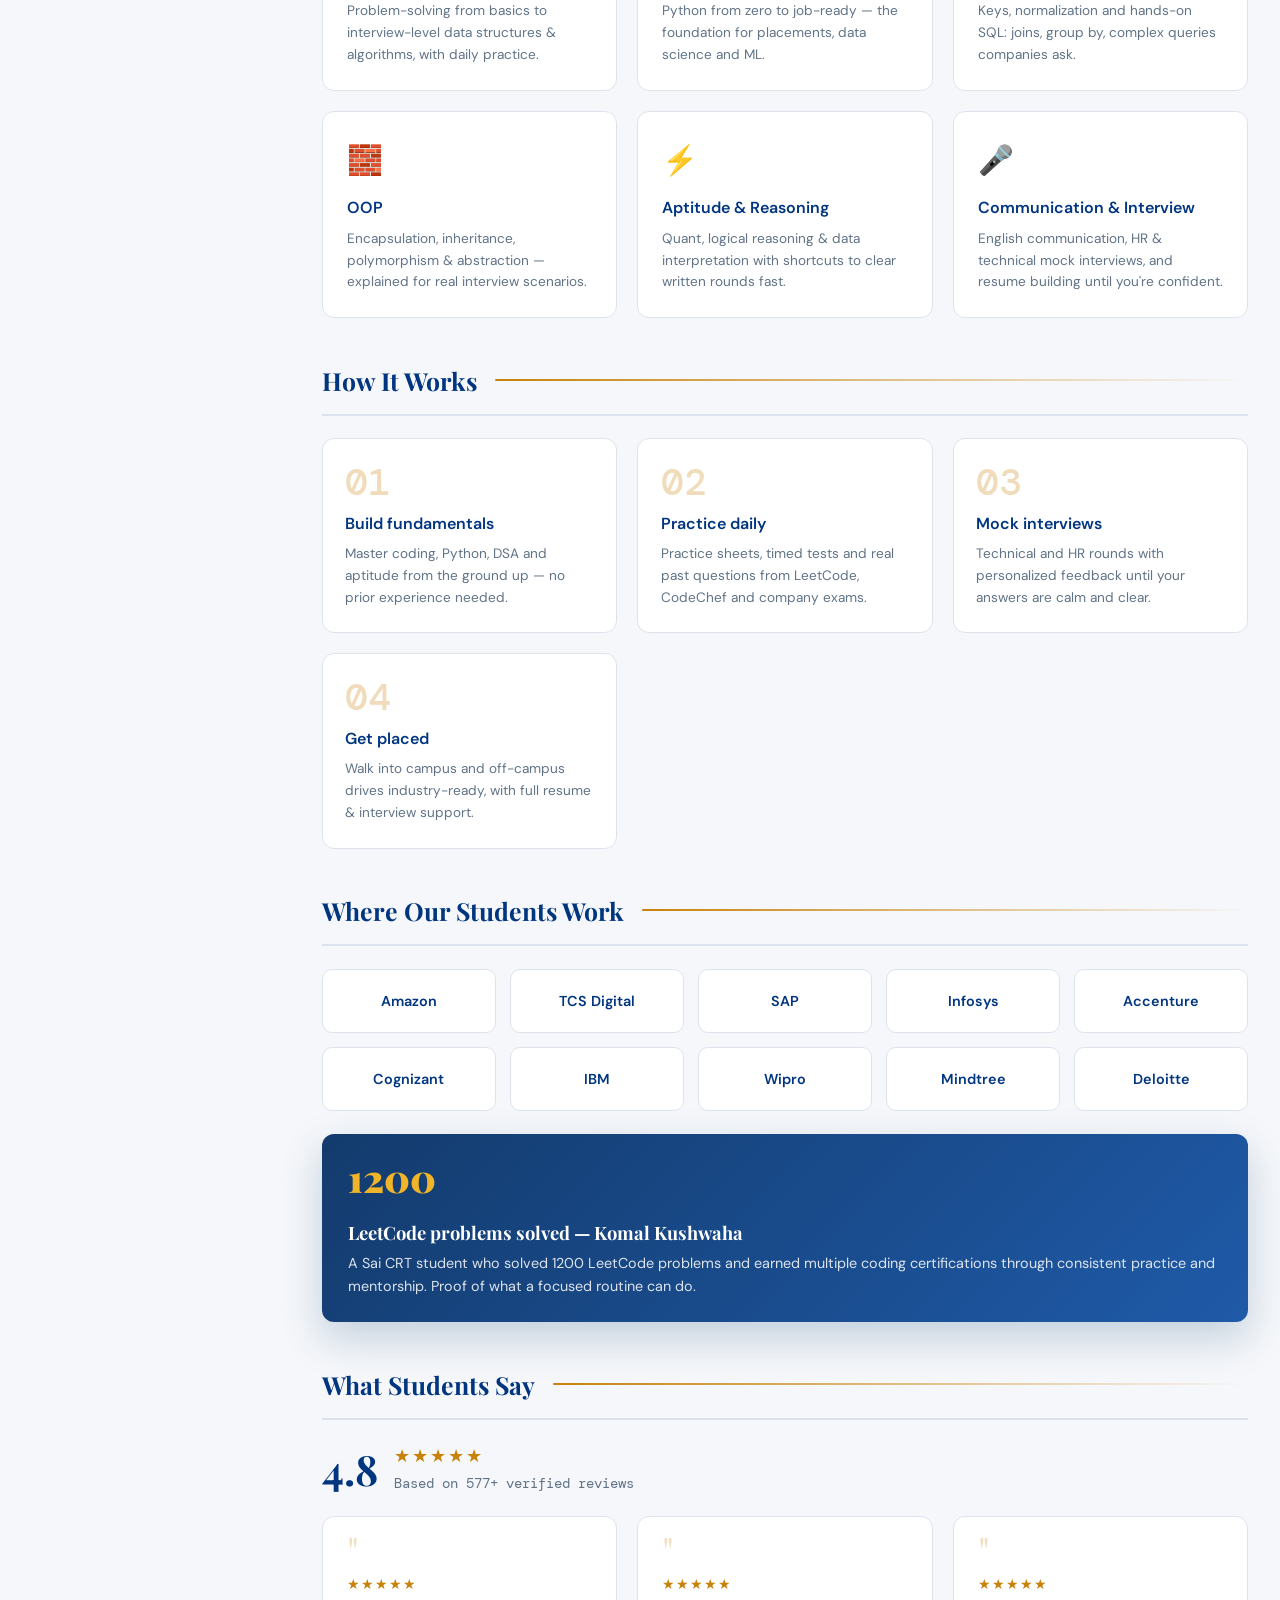
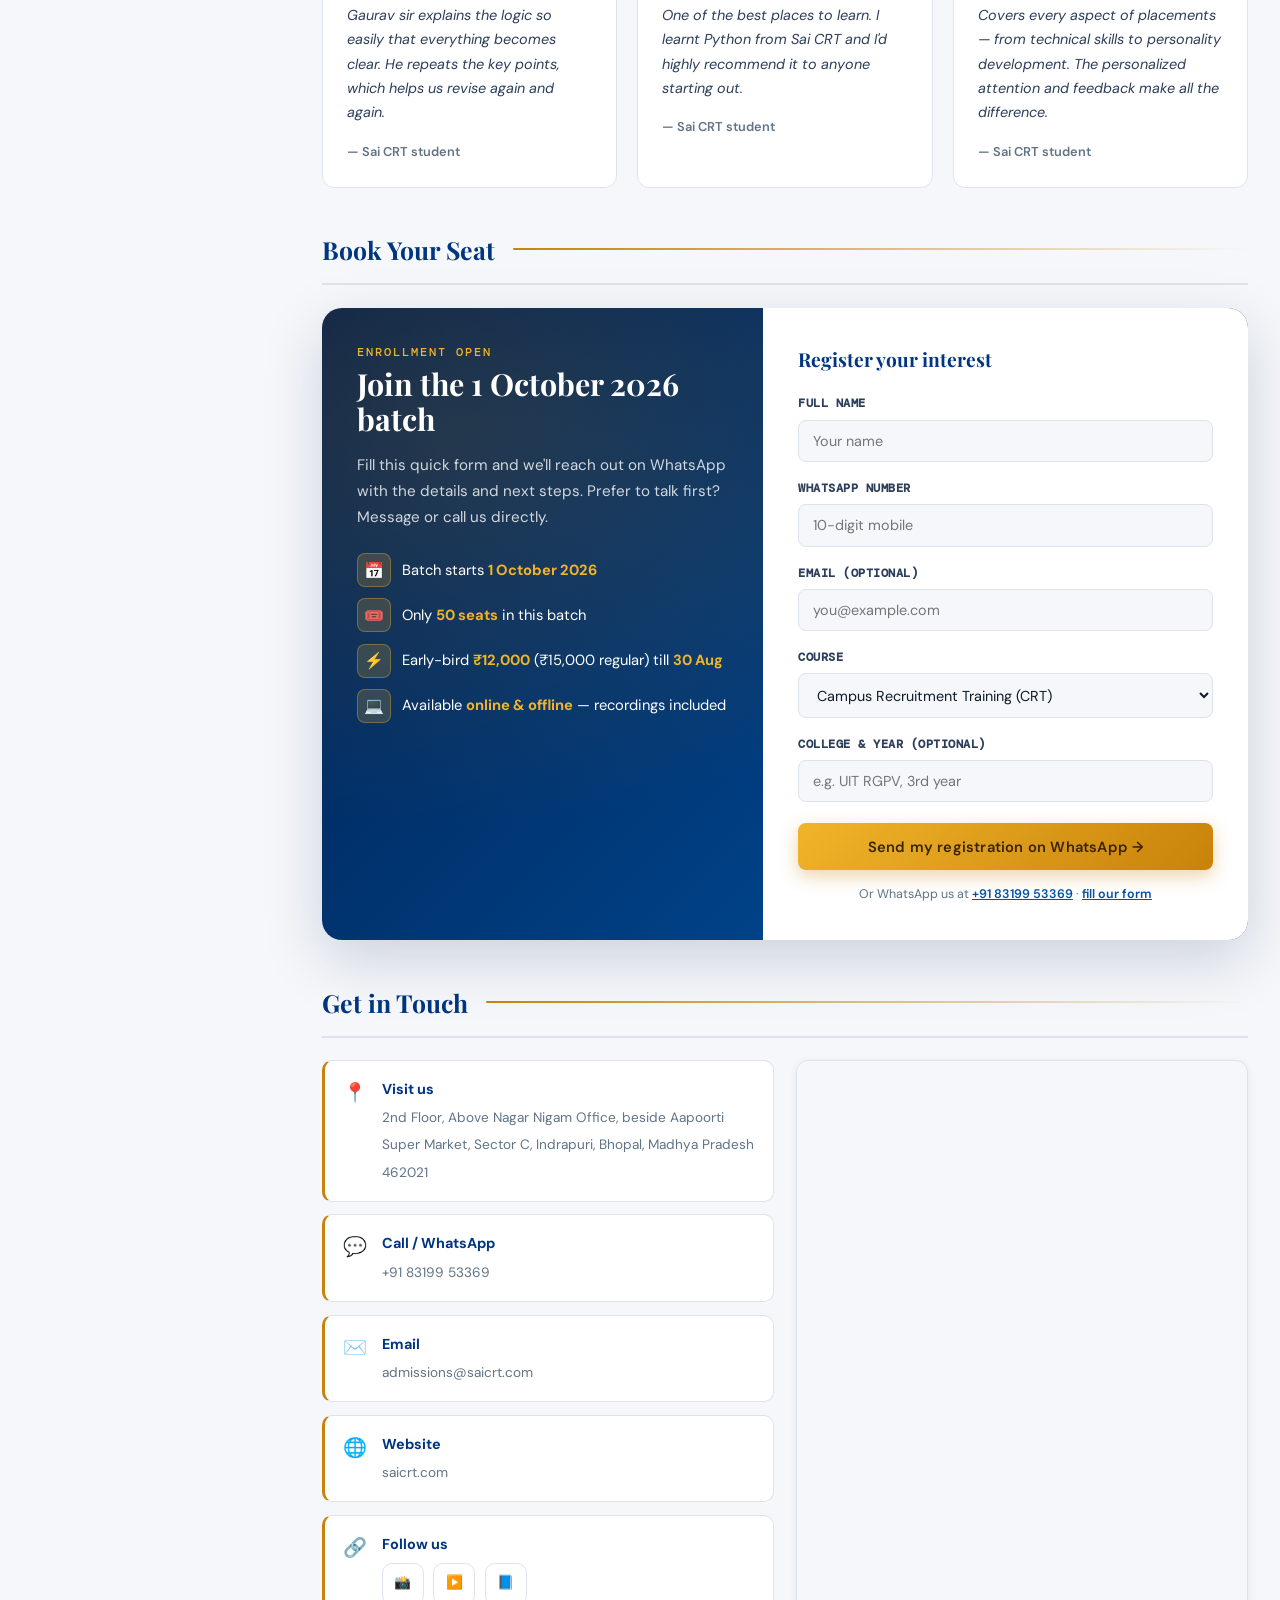
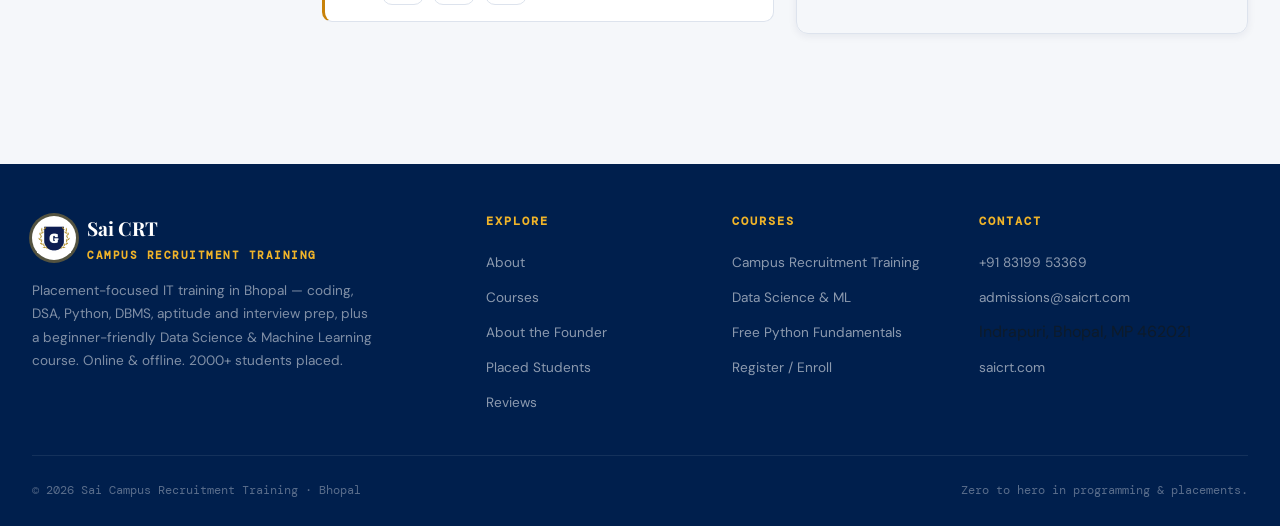
==== commit 5eecc327: "commit3" ====
--- a/index.html
+++ b/index.html
@@ -39,7 +39,7 @@
             <li><a href="#courses">Data Science &amp; ML</a></li>
           </ul>
         </li>
-        <li><a href="#placements">Placements</a></li>
+        <li><a href="placedstudents.html">Placed Students</a></li>
         <li><a href="#reviews">Reviews</a></li>
         <li><a href="about.html">Founder</a></li>
         <li><a href="#contact">Contact</a></li>
@@ -57,6 +57,7 @@
     <div class="hero-photo-wrap">
       <div class="hero-photo"><img src="gaurav.jpg" alt="Gaurav Tiwari, Founder &amp; Mentor, Sai CRT"></div>
       <span class="hero-badge">Founder &amp; Mentor</span>
+      <span class="hero-badge">IIT Indore</span>
     </div>
 
     <div class="hero-info">
@@ -126,6 +127,7 @@
       <a href="#learn">🧩 What You'll Learn</a>
       <a href="#how">🚀 How It Works</a>
       <a href="#placements">🏆 Placements</a>
+      <a href="placedstudents.html">🎓 Placed Students</a>
       <a href="#reviews">⭐ Reviews</a>
       <a href="#founder">👤 Founder</a>
       <a href="#contact">📍 Contact</a>
@@ -389,6 +391,14 @@
   </main>
 </div>
 
+<!-- ======================= FLOATING WHATSAPP ======================= -->
+<a href="https://wa.me/918319953369" class="wa-float" target="_blank" rel="noopener" aria-label="Chat with Sai CRT on WhatsApp">
+  <span class="wa-icon">
+    <svg viewBox="0 0 32 32" aria-hidden="true"><path d="M16.04 3C9.4 3 4 8.4 4 15.04c0 2.13.56 4.2 1.62 6.03L4 29l8.13-1.6a12 12 0 0 0 3.9.65h.01C22.68 28.05 28 22.65 28 16.01 28 9.4 22.68 3 16.04 3Zm7.02 17.1c-.3.83-1.74 1.6-2.4 1.66-.65.06-1.24.28-4.2-.88-3.55-1.4-5.8-5-5.98-5.24-.17-.24-1.42-1.9-1.42-3.62 0-1.72.9-2.56 1.22-2.9.3-.35.65-.43.87-.43l.63.01c.2.01.47-.08.74.56.28.68.95 2.35 1.03 2.52.08.17.14.37.03.6-.1.24-.16.38-.32.58-.16.2-.34.44-.48.6-.16.16-.33.34-.14.66.19.32.84 1.38 1.8 2.24 1.24 1.1 2.28 1.44 2.6 1.6.32.16.5.14.7-.08.2-.23.8-.94 1.02-1.26.2-.32.4-.27.68-.16.28.1 1.76.83 2.06.98.3.16.5.23.58.36.07.13.07.76-.24 1.58Z"/></svg>
+  </span>
+  <span class="wa-text">Chat on WhatsApp</span>
+</a>
+
 <!-- ======================= FOOTER ======================= -->
 <footer>
   <div class="footer-inner">
@@ -405,7 +415,7 @@
         <li><a href="#about">About</a></li>
         <li><a href="#courses">Courses</a></li>
         <li><a href="about.html">About the Founder</a></li>
-        <li><a href="#placements">Placements</a></li>
+        <li><a href="placedstudents.html">Placed Students</a></li>
         <li><a href="#reviews">Reviews</a></li>
       </ul>
     </div>
--- a/style.css
+++ b/style.css
@@ -255,6 +255,26 @@
 .reveal{transition:opacity .6s ease,transform .6s ease}
 .js .reveal:not(.in){opacity:0;transform:translateY(20px)}
 
+/* =============================================  FLOATING WHATSAPP  ============================================= */
+.wa-float{position:fixed;right:20px;bottom:20px;z-index:1200;display:flex;align-items:center;gap:.6rem;background:#25d366;color:#fff;padding:0;border-radius:50px;box-shadow:0 8px 24px rgba(37,211,102,.45),0 4px 12px rgba(0,0,0,.2);transition:var(--transition);overflow:hidden}
+.wa-float:hover{transform:translateY(-3px) scale(1.03);box-shadow:0 12px 32px rgba(37,211,102,.55),0 6px 16px rgba(0,0,0,.25)}
+.wa-float .wa-icon{width:60px;height:60px;flex-shrink:0;display:flex;align-items:center;justify-content:center;position:relative}
+.wa-float .wa-icon svg{width:34px;height:34px;fill:#fff}
+.wa-float .wa-icon::before{content:'';position:absolute;inset:0;border-radius:50%;box-shadow:0 0 0 0 rgba(37,211,102,.6);animation:wa-pulse 2.2s ease-out infinite}
+.wa-float .wa-text{font-family:'DM Sans',sans-serif;font-weight:600;font-size:.9rem;white-space:nowrap;max-width:0;opacity:0;transition:max-width .35s ease,opacity .3s ease,padding .35s ease;padding-right:0}
+.wa-float:hover .wa-text{max-width:200px;opacity:1;padding-right:1.1rem}
+@keyframes wa-pulse{0%{box-shadow:0 0 0 0 rgba(37,211,102,.55)}70%{box-shadow:0 0 0 16px rgba(37,211,102,0)}100%{box-shadow:0 0 0 0 rgba(37,211,102,0)}}
+@media (max-width:768px){
+  .wa-float{right:16px;bottom:16px}
+  .wa-float .wa-icon{width:56px;height:56px}
+  .wa-float .wa-icon svg{width:32px;height:32px}
+  /* on mobile the label always shows so the purpose is obvious */
+  .wa-float .wa-text{max-width:200px;opacity:1;padding-right:1.1rem}
+}
+@media (prefers-reduced-motion:reduce){
+  .wa-float .wa-icon::before{animation:none}
+}
+
 /* =============================================  RESPONSIVE  ============================================= */
 @media (max-width:1100px){
   .stats-inner{grid-template-columns:repeat(3,1fr)}
@@ -316,6 +336,31 @@
 .text-link.on-navy:hover{color:#fff}
 
 /* =============================================
+   PLACED STUDENTS PAGE
+   ============================================= */
+.placed-grid{display:grid;grid-template-columns:repeat(auto-fill,minmax(300px,1fr));gap:1.4rem}
+.placed-card{background:var(--white);border:1px solid var(--border);border-radius:var(--radius-lg);overflow:hidden;transition:var(--transition);display:flex;flex-direction:column;position:relative}
+.placed-card:hover{box-shadow:var(--shadow-lg);transform:translateY(-5px)}
+.placed-top{padding:1.4rem 1.5rem;background:linear-gradient(135deg,var(--navy-deep),var(--navy-mid));color:#fff;display:flex;align-items:center;gap:1rem;position:relative;overflow:hidden}
+.placed-top::after{content:'';position:absolute;inset:0;background:radial-gradient(ellipse at 85% 10%,rgba(200,130,10,.22),transparent 60%);pointer-events:none}
+.placed-avatar{width:64px;height:64px;border-radius:50%;object-fit:cover;border:2px solid rgba(255,255,255,.35);box-shadow:0 0 0 3px rgba(200,130,10,.3);flex-shrink:0;position:relative;z-index:1}
+.placed-avatar.initial{display:flex;align-items:center;justify-content:center;background:linear-gradient(135deg,var(--gold-light),var(--gold));color:#3a2400;font-family:'Playfair Display',serif;font-weight:700;font-size:1.6rem;border-color:rgba(255,255,255,.4)}
+.placed-id{position:relative;z-index:1;min-width:0}
+.placed-id h4{font-family:'Playfair Display',serif;font-size:1.15rem;line-height:1.2;margin-bottom:.15rem}
+.placed-id .role{font-size:.8rem;color:rgba(255,255,255,.82);font-family:'DM Mono',monospace;letter-spacing:.3px}
+.placed-body{padding:1.3rem 1.5rem;flex:1;display:flex;flex-direction:column}
+.placed-facts{display:flex;flex-wrap:wrap;gap:.5rem;margin-bottom:1rem}
+.placed-chip{display:inline-flex;align-items:center;gap:.35rem;font-family:'DM Mono',monospace;font-size:.74rem;letter-spacing:.3px;padding:.32rem .75rem;border-radius:20px;background:var(--cream);color:var(--navy-dark);border:1px solid var(--border);font-weight:500}
+.placed-chip.pkg{background:rgba(200,130,10,.12);color:var(--gold);border-color:rgba(200,130,10,.3);font-weight:600}
+.placed-chip.company{background:rgba(0,53,128,.08);color:var(--navy-mid);border-color:rgba(0,53,128,.18)}
+.placed-quote{position:relative;color:var(--text-mid);font-size:.9rem;line-height:1.7;font-style:italic;padding-left:1.4rem;margin-top:auto}
+.placed-quote::before{content:'"';position:absolute;left:0;top:-.35rem;font-family:'Playfair Display',serif;font-size:2rem;color:rgba(200,130,10,.35);line-height:1}
+.placed-note{background:linear-gradient(135deg,#133b6d,#1f5aa8);border-radius:var(--radius);padding:1.4rem 1.6rem;color:#fff;margin-bottom:2rem;display:flex;align-items:center;gap:1rem;box-shadow:0 16px 40px rgba(17,67,120,.22);flex-wrap:wrap}
+.placed-note .ico{font-size:1.8rem;flex-shrink:0}
+.placed-note p{color:rgba(255,255,255,.9);font-size:.92rem;line-height:1.6;flex:1;min-width:220px}
+.placed-note b{color:var(--gold-light)}
+
+/* =============================================
    ABOUT PAGE
    ============================================= */
 .about-hero{background:linear-gradient(135deg,var(--navy-deep) 0%,var(--navy-dark) 55%,var(--navy-mid) 100%);padding:3.5rem 2rem;position:relative;overflow:hidden}
@@ -360,3 +405,147 @@
   .about-hero .lead{margin-left:auto;margin-right:auto}
   .edu-grid{grid-template-columns:1fr}
 }
+
+/* =============================================
+   AD LANDING PAGE (landing.html)
+   ============================================= */
+.lp-body{background:var(--cream)}
+
+/* --- urgency top bar --- */
+.lp-topbar{background:linear-gradient(90deg,var(--gold),var(--gold-light));color:#3a2400;text-align:center;font-size:.85rem;font-weight:600;padding:.55rem 1rem;letter-spacing:.2px;position:relative;z-index:1100}
+.lp-topbar b{font-weight:800}
+
+/* --- minimal header (few exit points) --- */
+.lp-header{position:sticky;top:0;z-index:1000;background:var(--navy-deep);box-shadow:0 4px 24px rgba(0,0,0,.25)}
+.lp-header-inner{max-width:1200px;margin:0 auto;padding:.7rem 1.5rem;display:flex;align-items:center;justify-content:space-between;gap:1rem}
+.lp-header .logo-wrap{gap:.7rem}
+.lp-header-call{display:inline-flex;align-items:center;gap:.5rem;background:rgba(255,255,255,.1);border:1px solid rgba(255,255,255,.2);color:#fff;padding:.5rem 1rem;border-radius:50px;font-size:.85rem;font-weight:600;transition:var(--transition)}
+.lp-header-call:hover{background:var(--gold);color:#3a2400;border-color:var(--gold)}
+
+/* --- hero --- */
+.lp-hero{background:linear-gradient(135deg,var(--navy-deep) 0%,var(--navy-dark) 55%,var(--navy-mid) 100%);position:relative;overflow:hidden;padding:3rem 1.5rem 3.5rem}
+.lp-hero::before{content:'';position:absolute;inset:0;pointer-events:none;background:radial-gradient(ellipse at 15% 30%,rgba(200,130,10,.2),transparent 55%),radial-gradient(ellipse at 90% 80%,rgba(200,130,10,.12),transparent 50%)}
+.lp-hero-inner{position:relative;z-index:2;max-width:1200px;margin:0 auto;display:grid;grid-template-columns:1fr 1fr;gap:3rem;align-items:center}
+.lp-hero-text .pill{display:inline-flex;align-items:center;gap:.4rem;background:rgba(240,180,41,.15);border:1px solid rgba(240,180,41,.4);color:var(--gold-light);font-family:'DM Mono',monospace;font-size:.72rem;letter-spacing:1.5px;text-transform:uppercase;padding:.35rem .9rem;border-radius:20px;margin-bottom:1.1rem;font-weight:500}
+.lp-hero h1{font-family:'Playfair Display',serif;font-size:2.7rem;line-height:1.12;color:#fff;font-weight:700;margin-bottom:1rem;text-shadow:0 2px 20px rgba(0,0,0,.3)}
+.lp-hero h1 .accent{color:var(--gold-light)}
+.lp-hero .lp-sub{color:rgba(255,255,255,.85);font-size:1.05rem;line-height:1.7;margin-bottom:1.4rem;max-width:540px}
+.lp-usp{list-style:none;margin:0 0 1.6rem;padding:0;display:grid;gap:.55rem}
+.lp-usp li{display:flex;align-items:flex-start;gap:.6rem;color:rgba(255,255,255,.92);font-size:.95rem;line-height:1.5}
+.lp-usp li::before{content:'✓';flex-shrink:0;width:22px;height:22px;border-radius:50%;background:rgba(37,211,102,.2);border:1px solid rgba(37,211,102,.5);color:#4ade80;display:flex;align-items:center;justify-content:center;font-size:.75rem;font-weight:700;margin-top:2px}
+.lp-cta-row{display:flex;flex-wrap:wrap;gap:.8rem;margin-bottom:1.4rem}
+.btn-lg{padding:1.05rem 2rem;font-size:1rem;border-radius:10px}
+.btn-pulse{position:relative;animation:btnpulse 2.2s ease-in-out infinite}
+@keyframes btnpulse{0%,100%{box-shadow:0 6px 18px rgba(200,130,10,.35)}50%{box-shadow:0 6px 30px rgba(240,180,41,.7)}}
+.lp-trust{display:flex;align-items:center;gap:.9rem;flex-wrap:wrap;color:rgba(255,255,255,.8);font-size:.85rem}
+.lp-trust .avatars{display:flex}
+.lp-trust .avatars span{width:34px;height:34px;border-radius:50%;border:2px solid var(--navy-deep);margin-left:-10px;display:flex;align-items:center;justify-content:center;font-size:.8rem;font-weight:700;color:#3a2400;font-family:'Playfair Display',serif}
+.lp-trust .avatars span:first-child{margin-left:0}
+.lp-trust .stars{color:var(--gold-light);letter-spacing:1px}
+
+/* --- video --- */
+.lp-video-wrap{position:relative}
+.video-frame{position:relative;width:100%;padding-top:56.25%;border-radius:var(--radius-lg);overflow:hidden;box-shadow:0 24px 60px rgba(0,0,0,.45),0 0 0 1px rgba(255,255,255,.1);background:#000}
+.video-frame iframe,.video-frame img{position:absolute;inset:0;width:100%;height:100%;border:0;object-fit:cover}
+.video-badge{position:absolute;top:-14px;left:50%;transform:translateX(-50%);background:linear-gradient(135deg,var(--gold-light),var(--gold));color:#3a2400;font-family:'DM Mono',monospace;font-size:.72rem;font-weight:700;letter-spacing:.5px;text-transform:uppercase;padding:.35rem 1rem;border-radius:20px;box-shadow:0 6px 16px rgba(200,130,10,.5);white-space:nowrap;z-index:3}
+.video-poster-play{position:absolute;inset:0;display:flex;align-items:center;justify-content:center;cursor:pointer;z-index:2}
+.video-poster-play::after{content:'';width:74px;height:74px;border-radius:50%;background:rgba(255,255,255,.95);box-shadow:0 8px 30px rgba(0,0,0,.5);position:absolute}
+.video-poster-play::before{content:'';position:relative;z-index:2;width:0;height:0;border-style:solid;border-width:15px 0 15px 26px;border-color:transparent transparent transparent var(--navy-dark);margin-left:6px}
+.video-poster-play .ring{position:absolute;width:74px;height:74px;border-radius:50%;box-shadow:0 0 0 0 rgba(255,255,255,.5);animation:wa-pulse 2s ease-out infinite}
+
+/* --- countdown --- */
+.lp-countdown{display:flex;align-items:center;justify-content:center;gap:.6rem;flex-wrap:wrap;margin-top:1.4rem}
+.lp-countdown .cd-label{color:rgba(255,255,255,.75);font-size:.82rem;font-family:'DM Mono',monospace;letter-spacing:.5px}
+.cd-box{background:rgba(255,255,255,.1);border:1px solid rgba(255,255,255,.18);border-radius:8px;padding:.5rem .7rem;text-align:center;min-width:56px}
+.cd-box b{display:block;font-family:'Playfair Display',serif;font-size:1.4rem;color:var(--gold-light);line-height:1}
+.cd-box small{display:block;font-size:.6rem;text-transform:uppercase;letter-spacing:1px;color:rgba(255,255,255,.6);margin-top:.2rem;font-family:'DM Mono',monospace}
+
+/* --- generic landing section --- */
+.lp-section{max-width:1100px;margin:0 auto;padding:3.5rem 1.5rem}
+.lp-section.tight{padding-top:2.5rem;padding-bottom:2.5rem}
+.lp-head{text-align:center;max-width:680px;margin:0 auto 2.2rem}
+.lp-head .eyebrow{justify-content:center;display:block}
+.lp-head h2{font-family:'Playfair Display',serif;font-size:2rem;color:var(--navy-dark);line-height:1.2;margin-bottom:.6rem}
+.lp-head p{color:var(--text-mid);font-size:1rem;line-height:1.7}
+
+/* --- benefit grid --- */
+.benefit-grid{display:grid;grid-template-columns:repeat(auto-fit,minmax(220px,1fr));gap:1.1rem}
+.benefit-card{background:var(--white);border:1px solid var(--border);border-radius:var(--radius);padding:1.5rem;transition:var(--transition);border-top:3px solid var(--gold)}
+.benefit-card:hover{box-shadow:var(--shadow-md);transform:translateY(-4px)}
+.benefit-card .ico{font-size:1.9rem;margin-bottom:.6rem}
+.benefit-card h4{color:var(--navy-dark);font-size:1.05rem;margin-bottom:.35rem}
+.benefit-card p{color:var(--text-soft);font-size:.88rem;line-height:1.6}
+
+/* --- pricing --- */
+.lp-price-wrap{max-width:520px;margin:0 auto}
+.price-card{background:var(--white);border:2px solid var(--gold);border-radius:var(--radius-lg);overflow:hidden;box-shadow:var(--shadow-lg);position:relative}
+.price-card .ribbon{background:linear-gradient(135deg,var(--navy-deep),var(--navy-mid));color:#fff;text-align:center;padding:1.3rem 1.5rem;position:relative;overflow:hidden}
+.price-card .ribbon::after{content:'';position:absolute;inset:0;background:radial-gradient(ellipse at 85% 10%,rgba(200,130,10,.25),transparent 60%)}
+.price-card .ribbon .tag{position:relative;z-index:1;font-family:'DM Mono',monospace;font-size:.72rem;letter-spacing:2px;text-transform:uppercase;color:var(--gold-light);margin-bottom:.4rem}
+.price-card .ribbon h3{position:relative;z-index:1;font-family:'Playfair Display',serif;font-size:1.5rem}
+.price-body{padding:1.8rem}
+.price-figure{display:flex;align-items:baseline;justify-content:center;gap:.7rem;margin-bottom:.4rem}
+.price-figure .now{font-family:'Playfair Display',serif;font-size:3rem;font-weight:700;color:var(--navy-dark);line-height:1}
+.price-figure .was{font-size:1.3rem;color:var(--text-soft);text-decoration:line-through}
+.price-save{text-align:center;font-family:'DM Mono',monospace;font-size:.78rem;color:var(--gold);background:rgba(200,130,10,.1);border:1px solid rgba(200,130,10,.28);border-radius:20px;padding:.3rem .9rem;display:inline-block;margin:0 auto 1.3rem;width:auto}
+.price-save-wrap{text-align:center}
+.price-incl{list-style:none;margin:1.3rem 0;padding:0;display:grid;gap:.6rem}
+.price-incl li{display:flex;align-items:flex-start;gap:.6rem;font-size:.9rem;color:var(--text-mid);line-height:1.5}
+.price-incl li::before{content:'✓';flex-shrink:0;color:var(--gold);font-weight:700;margin-top:1px}
+.price-card .btn{width:100%;margin-bottom:.6rem}
+.price-secure{text-align:center;font-size:.76rem;color:var(--text-soft);font-family:'DM Mono',monospace}
+
+/* --- guarantee --- */
+.lp-guarantee{max-width:820px;margin:0 auto;background:linear-gradient(135deg,#133b6d,#1f5aa8);border-radius:var(--radius-lg);padding:2rem 2.2rem;color:#fff;display:flex;align-items:center;gap:1.5rem;box-shadow:0 16px 40px rgba(17,67,120,.25);flex-wrap:wrap}
+.lp-guarantee .seal{font-size:3.5rem;flex-shrink:0}
+.lp-guarantee h3{font-family:'Playfair Display',serif;font-size:1.4rem;margin-bottom:.4rem}
+.lp-guarantee p{color:rgba(255,255,255,.85);font-size:.95rem;line-height:1.6;flex:1;min-width:240px}
+
+/* --- FAQ --- */
+.faq-list{max-width:760px;margin:0 auto}
+.faq-item{background:var(--white);border:1px solid var(--border);border-radius:var(--radius);margin-bottom:.8rem;overflow:hidden;transition:var(--transition)}
+.faq-item[open]{box-shadow:var(--shadow-sm);border-color:var(--gold)}
+.faq-item summary{cursor:pointer;padding:1.1rem 1.3rem;font-weight:600;color:var(--navy-dark);font-size:.98rem;list-style:none;display:flex;justify-content:space-between;align-items:center;gap:1rem}
+.faq-item summary::-webkit-details-marker{display:none}
+.faq-item summary::after{content:'+';font-size:1.5rem;color:var(--gold);font-weight:400;flex-shrink:0;transition:var(--transition)}
+.faq-item[open] summary::after{transform:rotate(45deg)}
+.faq-item .faq-a{padding:0 1.3rem 1.2rem;color:var(--text-mid);font-size:.92rem;line-height:1.7}
+
+/* --- final CTA --- */
+.lp-final{background:linear-gradient(135deg,var(--navy-deep),var(--navy-mid));text-align:center;padding:3.5rem 1.5rem;position:relative;overflow:hidden}
+.lp-final::before{content:'';position:absolute;inset:0;background:radial-gradient(ellipse at 50% 0%,rgba(200,130,10,.2),transparent 60%);pointer-events:none}
+.lp-final-inner{position:relative;z-index:1;max-width:640px;margin:0 auto}
+.lp-final h2{font-family:'Playfair Display',serif;font-size:2.1rem;color:#fff;line-height:1.2;margin-bottom:.8rem}
+.lp-final p{color:rgba(255,255,255,.82);font-size:1rem;margin-bottom:1.6rem;line-height:1.7}
+
+/* --- sticky mobile CTA bar --- */
+.sticky-cta{position:fixed;left:0;right:0;bottom:0;z-index:1150;display:none;grid-template-columns:1fr 1fr;gap:.6rem;padding:.6rem;background:rgba(0,31,77,.97);backdrop-filter:blur(8px);border-top:1px solid rgba(255,255,255,.12);box-shadow:0 -6px 24px rgba(0,0,0,.3)}
+.sticky-cta .btn{width:100%;padding:.9rem 1rem;font-size:.92rem}
+
+/* --- landing footer --- */
+.lp-foot{background:var(--navy-deep);color:rgba(255,255,255,.6);text-align:center;padding:2rem 1.5rem;font-size:.82rem;line-height:1.8}
+.lp-foot a{color:var(--gold-light)}
+.lp-foot .lp-foot-links{margin-bottom:.6rem;display:flex;gap:1.2rem;justify-content:center;flex-wrap:wrap}
+
+/* --- landing responsive --- */
+@media (max-width:860px){
+  .lp-hero-inner{grid-template-columns:1fr;gap:2rem}
+  .lp-hero-text{order:2;text-align:center}
+  .lp-video-wrap{order:1}
+  .lp-usp{text-align:left;max-width:420px;margin-left:auto;margin-right:auto}
+  .lp-cta-row,.lp-trust{justify-content:center}
+  .lp-hero h1{font-size:2.2rem}
+  .lp-hero .lp-sub{margin-left:auto;margin-right:auto}
+}
+@media (max-width:768px){
+  .sticky-cta{display:grid}
+  .wa-float{bottom:80px}          /* lift WhatsApp above the sticky bar */
+  body{padding-bottom:70px}       /* room for sticky bar */
+  .lp-head h2,.lp-final h2{font-size:1.7rem}
+  .lp-section{padding:2.5rem 1.25rem}
+}
+@media (max-width:480px){
+  .lp-hero h1{font-size:1.85rem}
+  .price-figure .now{font-size:2.4rem}
+  .lp-header-inner{padding:.6rem 1rem}
+}
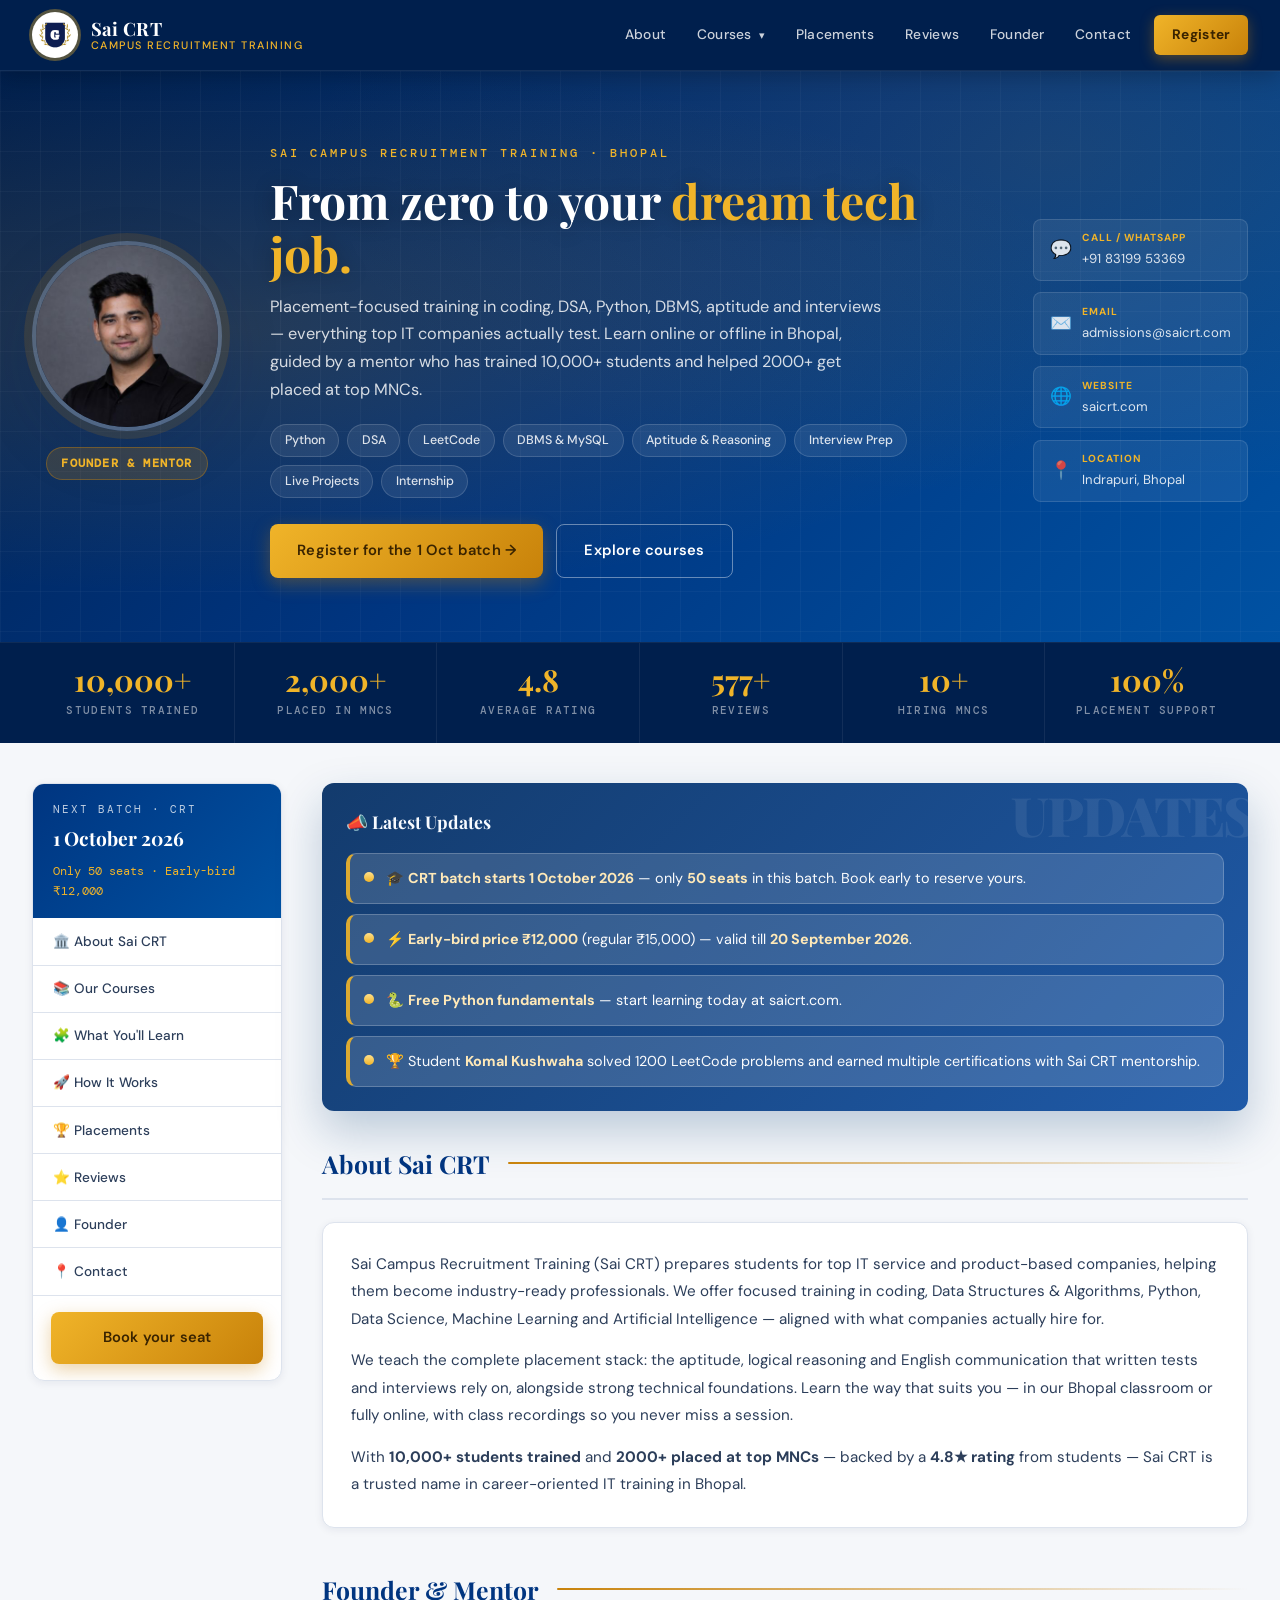
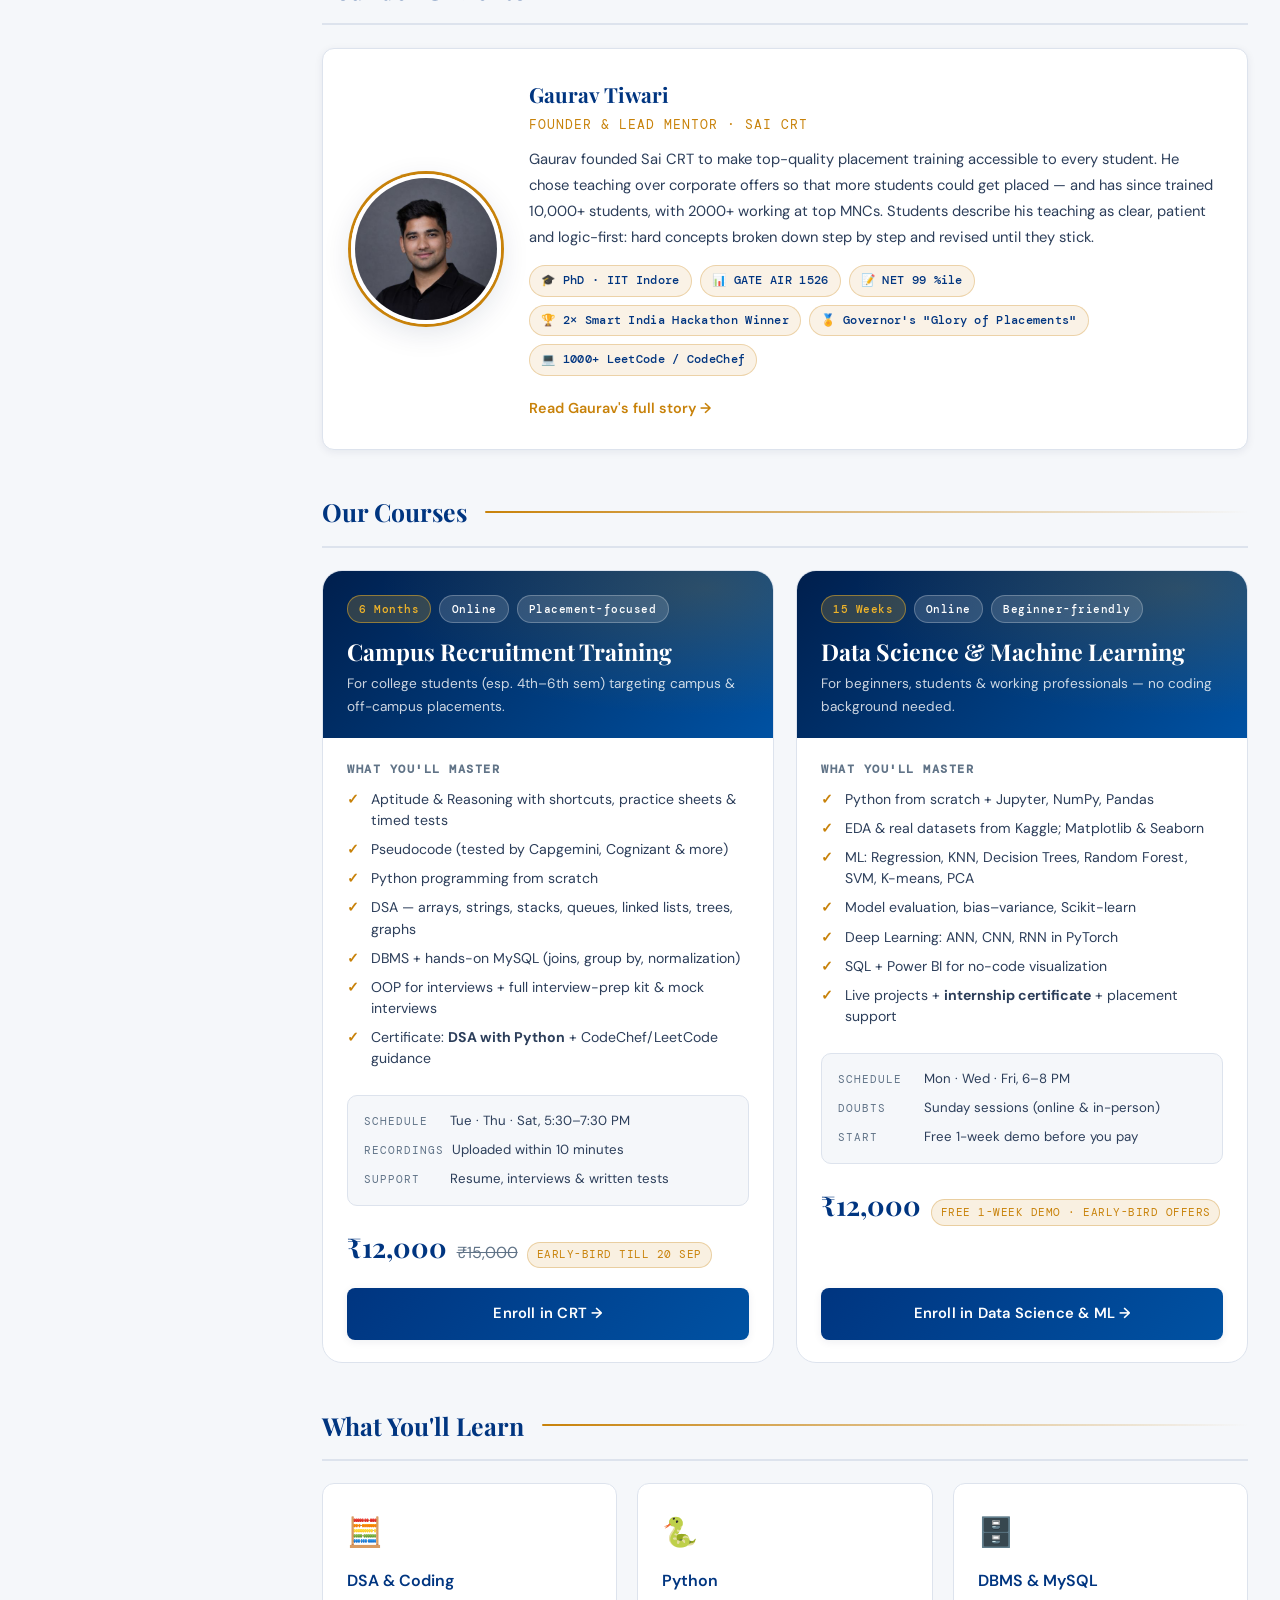
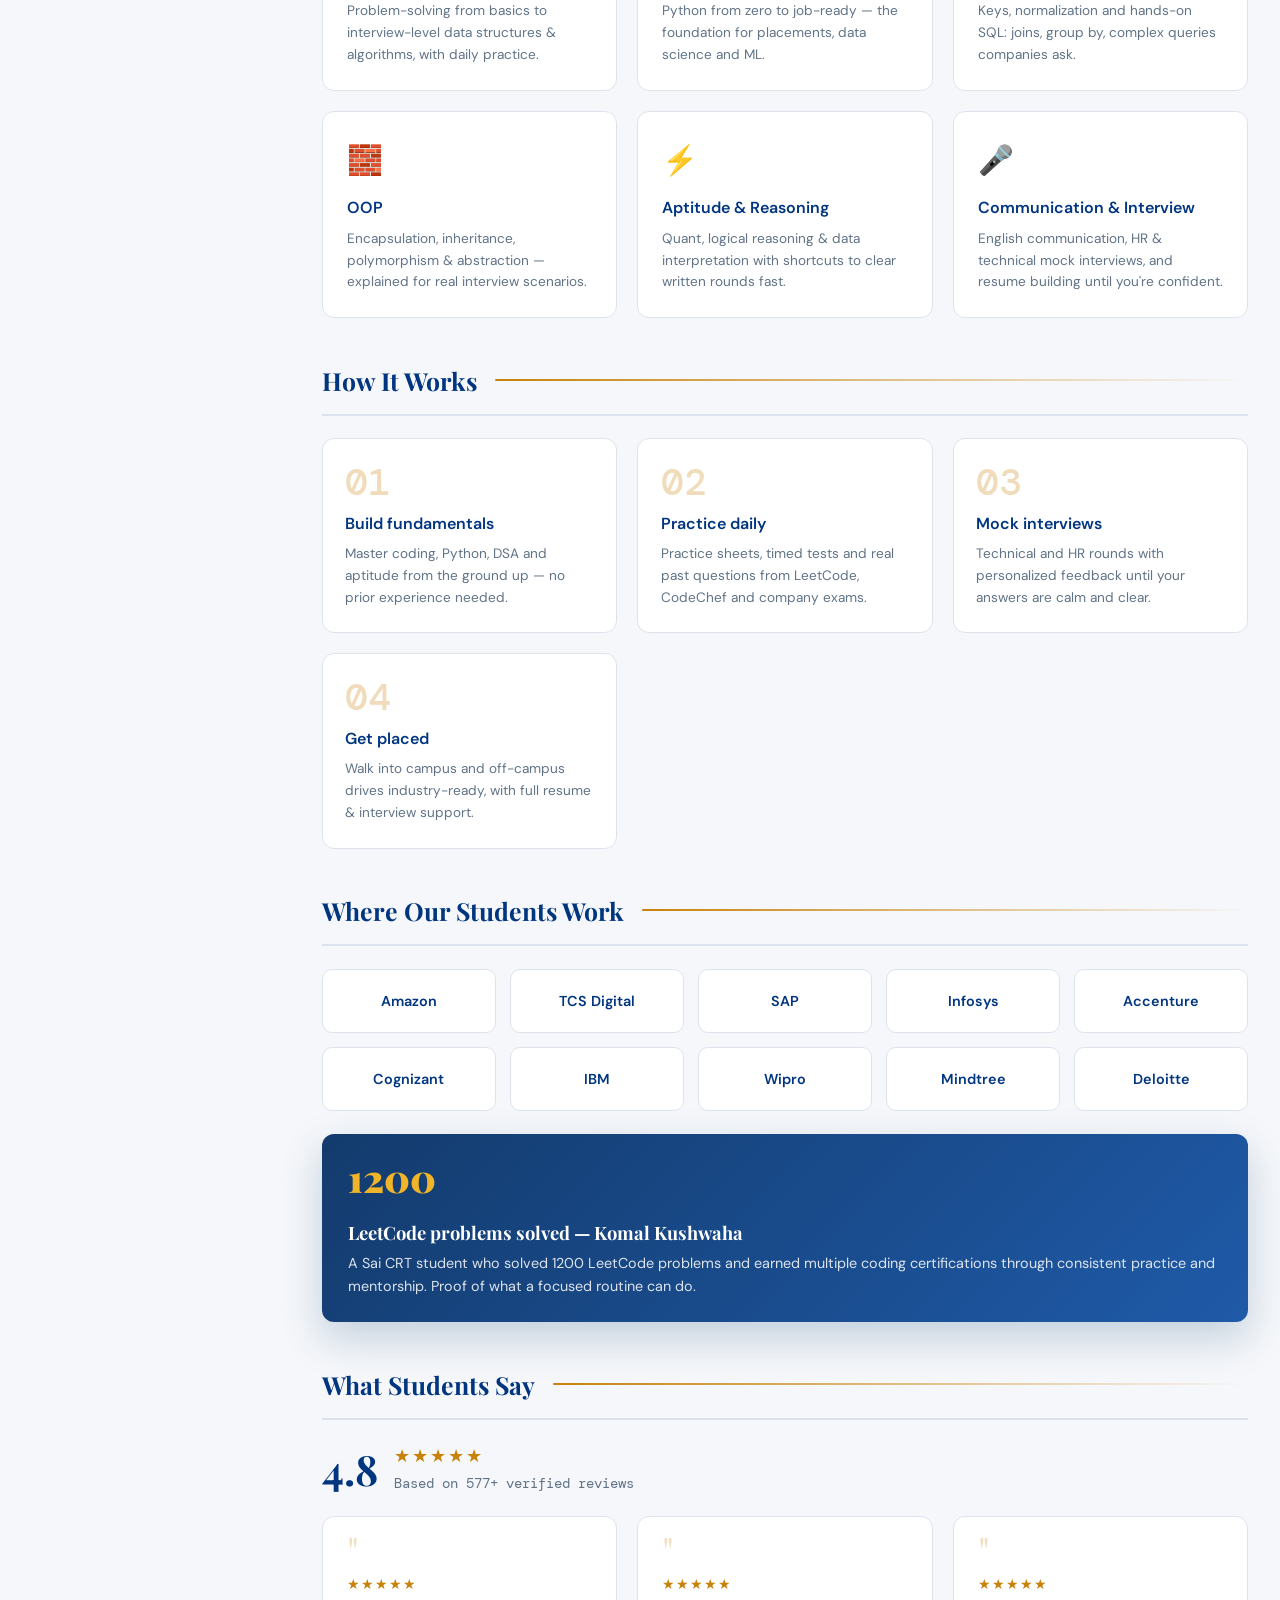
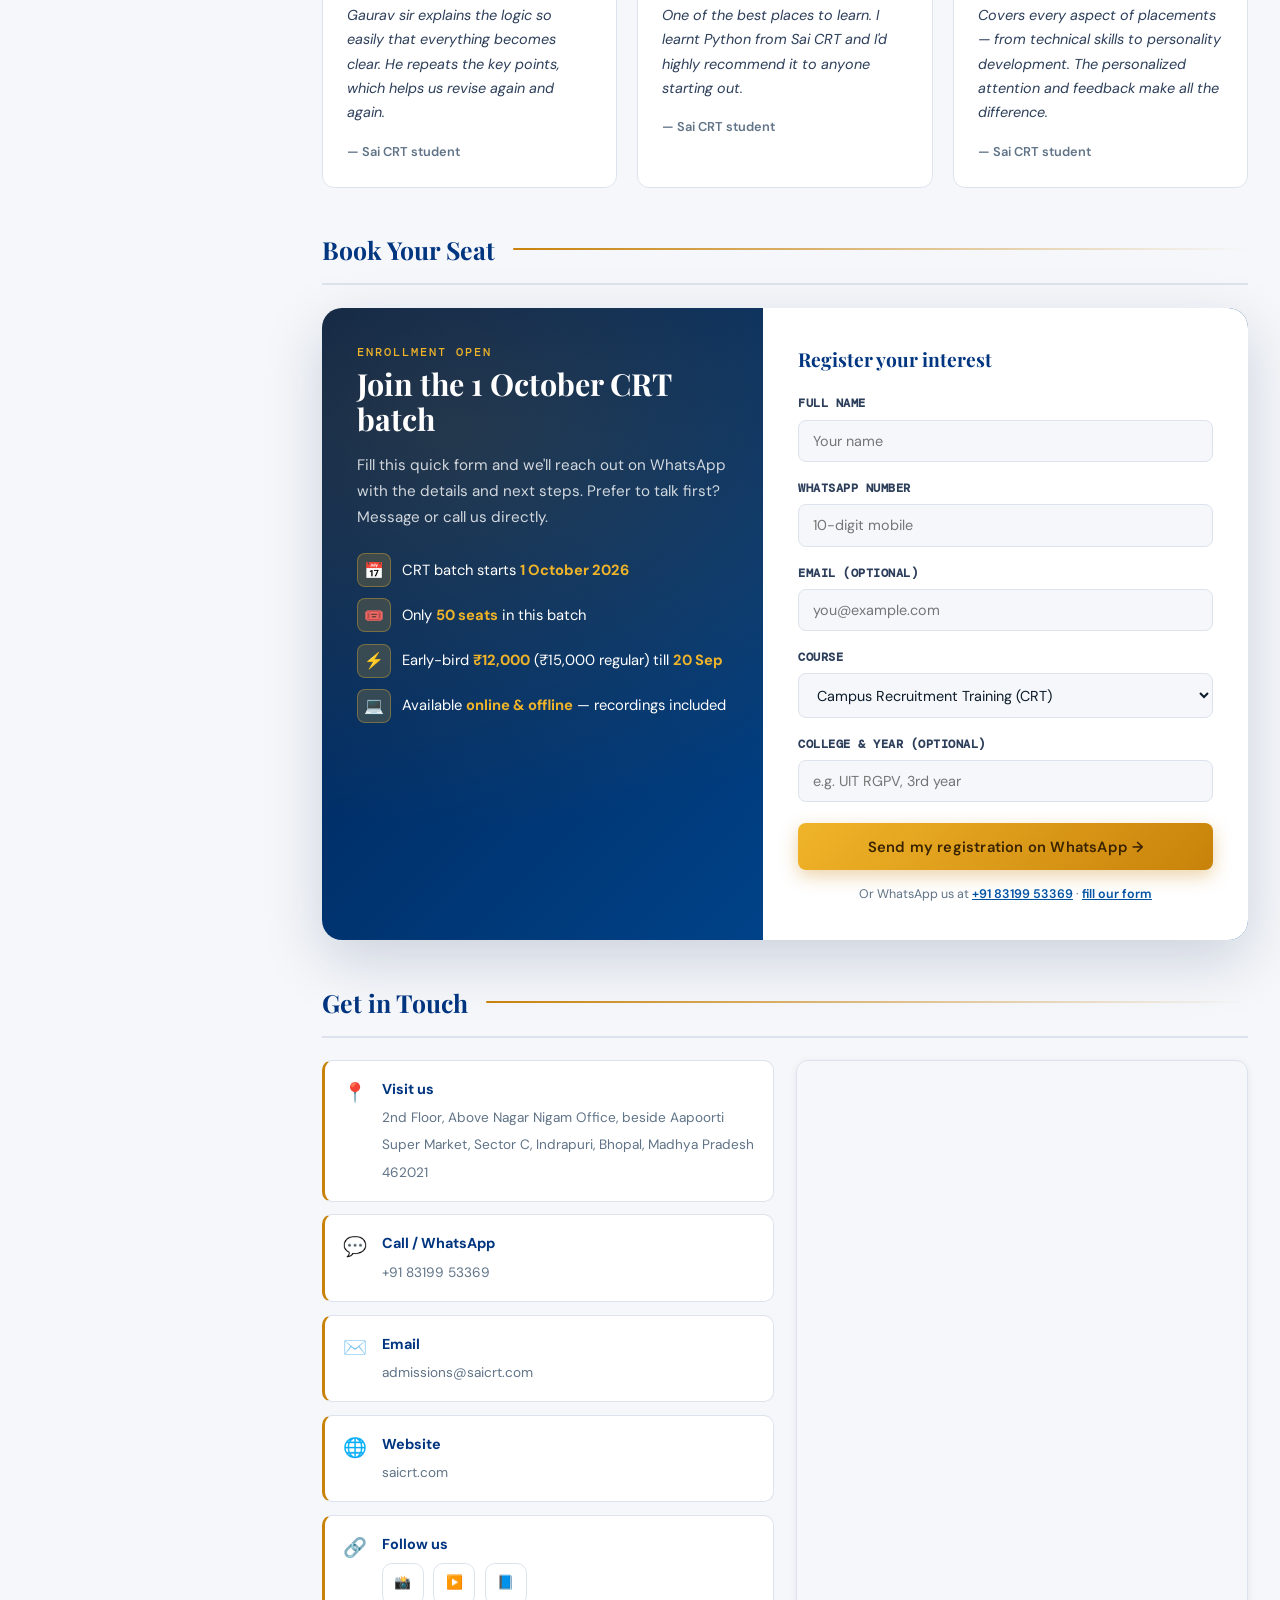
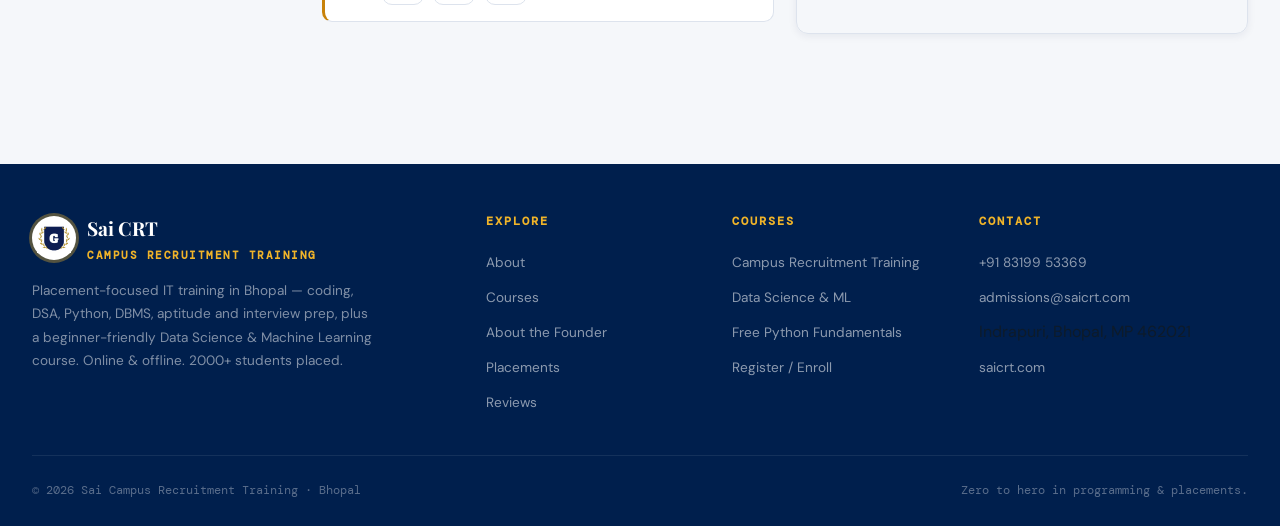
==== commit 8b8f064f: "commit" ====
--- a/index.html
+++ b/index.html
@@ -39,7 +39,7 @@
             <li><a href="#courses">Data Science &amp; ML</a></li>
           </ul>
         </li>
-        <li><a href="placedstudents.html">Placed Students</a></li>
+        <li><a href="#placements">Placements</a></li>
         <li><a href="#reviews">Reviews</a></li>
         <li><a href="about.html">Founder</a></li>
         <li><a href="#contact">Contact</a></li>
@@ -57,7 +57,6 @@
     <div class="hero-photo-wrap">
       <div class="hero-photo"><img src="gaurav.jpg" alt="Gaurav Tiwari, Founder &amp; Mentor, Sai CRT"></div>
       <span class="hero-badge">Founder &amp; Mentor</span>
-      <span class="hero-badge">IIT Indore</span>
     </div>
 
     <div class="hero-info">
@@ -117,7 +116,7 @@
   <aside class="sidebar">
     <div class="sidebar-header">
       <!-- BATCH INFO: edit here -->
-      <p>Next Batch</p>
+      <p>Next Batch · CRT</p>
       <strong>1 October 2026</strong>
       <small>Only 50 seats · Early-bird ₹12,000</small>
     </div>
@@ -127,7 +126,6 @@
       <a href="#learn">🧩 What You'll Learn</a>
       <a href="#how">🚀 How It Works</a>
       <a href="#placements">🏆 Placements</a>
-      <a href="placedstudents.html">🎓 Placed Students</a>
       <a href="#reviews">⭐ Reviews</a>
       <a href="#founder">👤 Founder</a>
       <a href="#contact">📍 Contact</a>
@@ -144,8 +142,8 @@
     <div class="news-box reveal">
       <h3>📣 Latest Updates</h3>
       <!-- BATCH INFO: edit here -->
-      <div class="news-item"><span class="news-dot"></span><div>🎓 <b>New batch starts 1 October 2026</b> — only <b>50 seats</b> in this batch. Book early to reserve yours.</div></div>
-      <div class="news-item"><span class="news-dot"></span><div>⚡ <b>Early-bird price ₹12,000</b> (regular ₹15,000) — valid till <b>30 August 2026</b>.</div></div>
+      <div class="news-item"><span class="news-dot"></span><div>🎓 <b>CRT batch starts 1 October 2026</b> — only <b>50 seats</b> in this batch. Book early to reserve yours.</div></div>
+      <div class="news-item"><span class="news-dot"></span><div>⚡ <b>Early-bird price ₹12,000</b> (regular ₹15,000) — valid till <b>20 September 2026</b>.</div></div>
       <div class="news-item"><span class="news-dot"></span><div>🐍 <b>Free Python fundamentals</b> — start learning today at saicrt.com.</div></div>
       <div class="news-item"><span class="news-dot"></span><div>🏆 Student <b>Komal Kushwaha</b> solved 1200 LeetCode problems and earned multiple certifications with Sai CRT mentorship.</div></div>
     </div>
@@ -220,7 +218,7 @@
               <!-- BATCH INFO: edit here -->
               <span class="now">₹12,000</span>
               <span class="was">₹15,000</span>
-              <span class="tag">Early-bird till 30 Aug</span>
+              <span class="tag">Early-bird till 20 Sep</span>
             </div>
             <a href="#register" class="btn btn-navy" data-course="Campus Recruitment Training (CRT)">Enroll in CRT →</a>
           </div>
@@ -336,17 +334,19 @@
       <div class="register-wrap reveal">
         <div class="register-info">
           <div class="eyebrow">Enrollment open</div>
-          <h3>Join the 1 October 2026 batch</h3>
+          <h3>Join the 1 October CRT batch</h3>
           <p class="sub">Fill this quick form and we'll reach out on WhatsApp with the details and next steps. Prefer to talk first? Message or call us directly.</p>
           <!-- BATCH INFO: edit here -->
-          <div class="reg-fact"><span class="ico">📅</span><div>Batch starts <b>1 October 2026</b></div></div>
+          <div class="reg-fact"><span class="ico">📅</span><div>CRT batch starts <b>1 October 2026</b></div></div>
           <div class="reg-fact"><span class="ico">🎟️</span><div>Only <b>50 seats</b> in this batch</div></div>
-          <div class="reg-fact"><span class="ico">⚡</span><div>Early-bird <b>₹12,000</b> (₹15,000 regular) till <b>30 Aug</b></div></div>
+          <div class="reg-fact"><span class="ico">⚡</span><div>Early-bird <b>₹12,000</b> (₹15,000 regular) till <b>20 Sep</b></div></div>
           <div class="reg-fact"><span class="ico">💻</span><div>Available <b>online &amp; offline</b> — recordings included</div></div>
         </div>
         <div class="register-form">
           <h4>Register your interest</h4>
-          <form id="regForm" novalidate>
+          <form id="regForm" name="register" method="POST" data-netlify="true" netlify-honeypot="bot-field" novalidate>
+            <input type="hidden" name="form-name" value="register">
+            <p hidden aria-hidden="true"><label>Leave blank: <input name="bot-field"></label></p>
             <div class="field"><label for="rf-name">Full name</label><input id="rf-name" name="name" type="text" placeholder="Your name" required></div>
             <div class="field"><label for="rf-phone">WhatsApp number</label><input id="rf-phone" name="phone" type="tel" placeholder="10-digit mobile" required></div>
             <div class="field"><label for="rf-email">Email (optional)</label><input id="rf-email" name="email" type="email" placeholder="you@example.com"></div>
@@ -360,6 +360,7 @@
             <div class="field"><label for="rf-college">College &amp; year (optional)</label><input id="rf-college" name="college" type="text" placeholder="e.g. UIT RGPV, 3rd year"></div>
             <button type="submit" class="btn btn-gold">Send my registration on WhatsApp →</button>
           </form>
+          <p id="reg-success" class="form-note" hidden style="color:#0a7a3d;font-weight:600">✓ Thanks! We've saved your details and opened WhatsApp — send the message to confirm your seat.</p>
           <p class="form-note">Or WhatsApp us at <a href="https://wa.me/918319953369" target="_blank" rel="noopener">+91 83199 53369</a> · <a id="gformLink" href="https://wa.me/918319953369" target="_blank" rel="noopener">fill our form</a></p>
         </div>
       </div>
@@ -391,14 +392,6 @@
   </main>
 </div>
 
-<!-- ======================= FLOATING WHATSAPP ======================= -->
-<a href="https://wa.me/918319953369" class="wa-float" target="_blank" rel="noopener" aria-label="Chat with Sai CRT on WhatsApp">
-  <span class="wa-icon">
-    <svg viewBox="0 0 32 32" aria-hidden="true"><path d="M16.04 3C9.4 3 4 8.4 4 15.04c0 2.13.56 4.2 1.62 6.03L4 29l8.13-1.6a12 12 0 0 0 3.9.65h.01C22.68 28.05 28 22.65 28 16.01 28 9.4 22.68 3 16.04 3Zm7.02 17.1c-.3.83-1.74 1.6-2.4 1.66-.65.06-1.24.28-4.2-.88-3.55-1.4-5.8-5-5.98-5.24-.17-.24-1.42-1.9-1.42-3.62 0-1.72.9-2.56 1.22-2.9.3-.35.65-.43.87-.43l.63.01c.2.01.47-.08.74.56.28.68.95 2.35 1.03 2.52.08.17.14.37.03.6-.1.24-.16.38-.32.58-.16.2-.34.44-.48.6-.16.16-.33.34-.14.66.19.32.84 1.38 1.8 2.24 1.24 1.1 2.28 1.44 2.6 1.6.32.16.5.14.7-.08.2-.23.8-.94 1.02-1.26.2-.32.4-.27.68-.16.28.1 1.76.83 2.06.98.3.16.5.23.58.36.07.13.07.76-.24 1.58Z"/></svg>
-  </span>
-  <span class="wa-text">Chat on WhatsApp</span>
-</a>
-
 <!-- ======================= FOOTER ======================= -->
 <footer>
   <div class="footer-inner">
@@ -415,7 +408,7 @@
         <li><a href="#about">About</a></li>
         <li><a href="#courses">Courses</a></li>
         <li><a href="about.html">About the Founder</a></li>
-        <li><a href="placedstudents.html">Placed Students</a></li>
+        <li><a href="#placements">Placements</a></li>
         <li><a href="#reviews">Reviews</a></li>
       </ul>
     </div>
